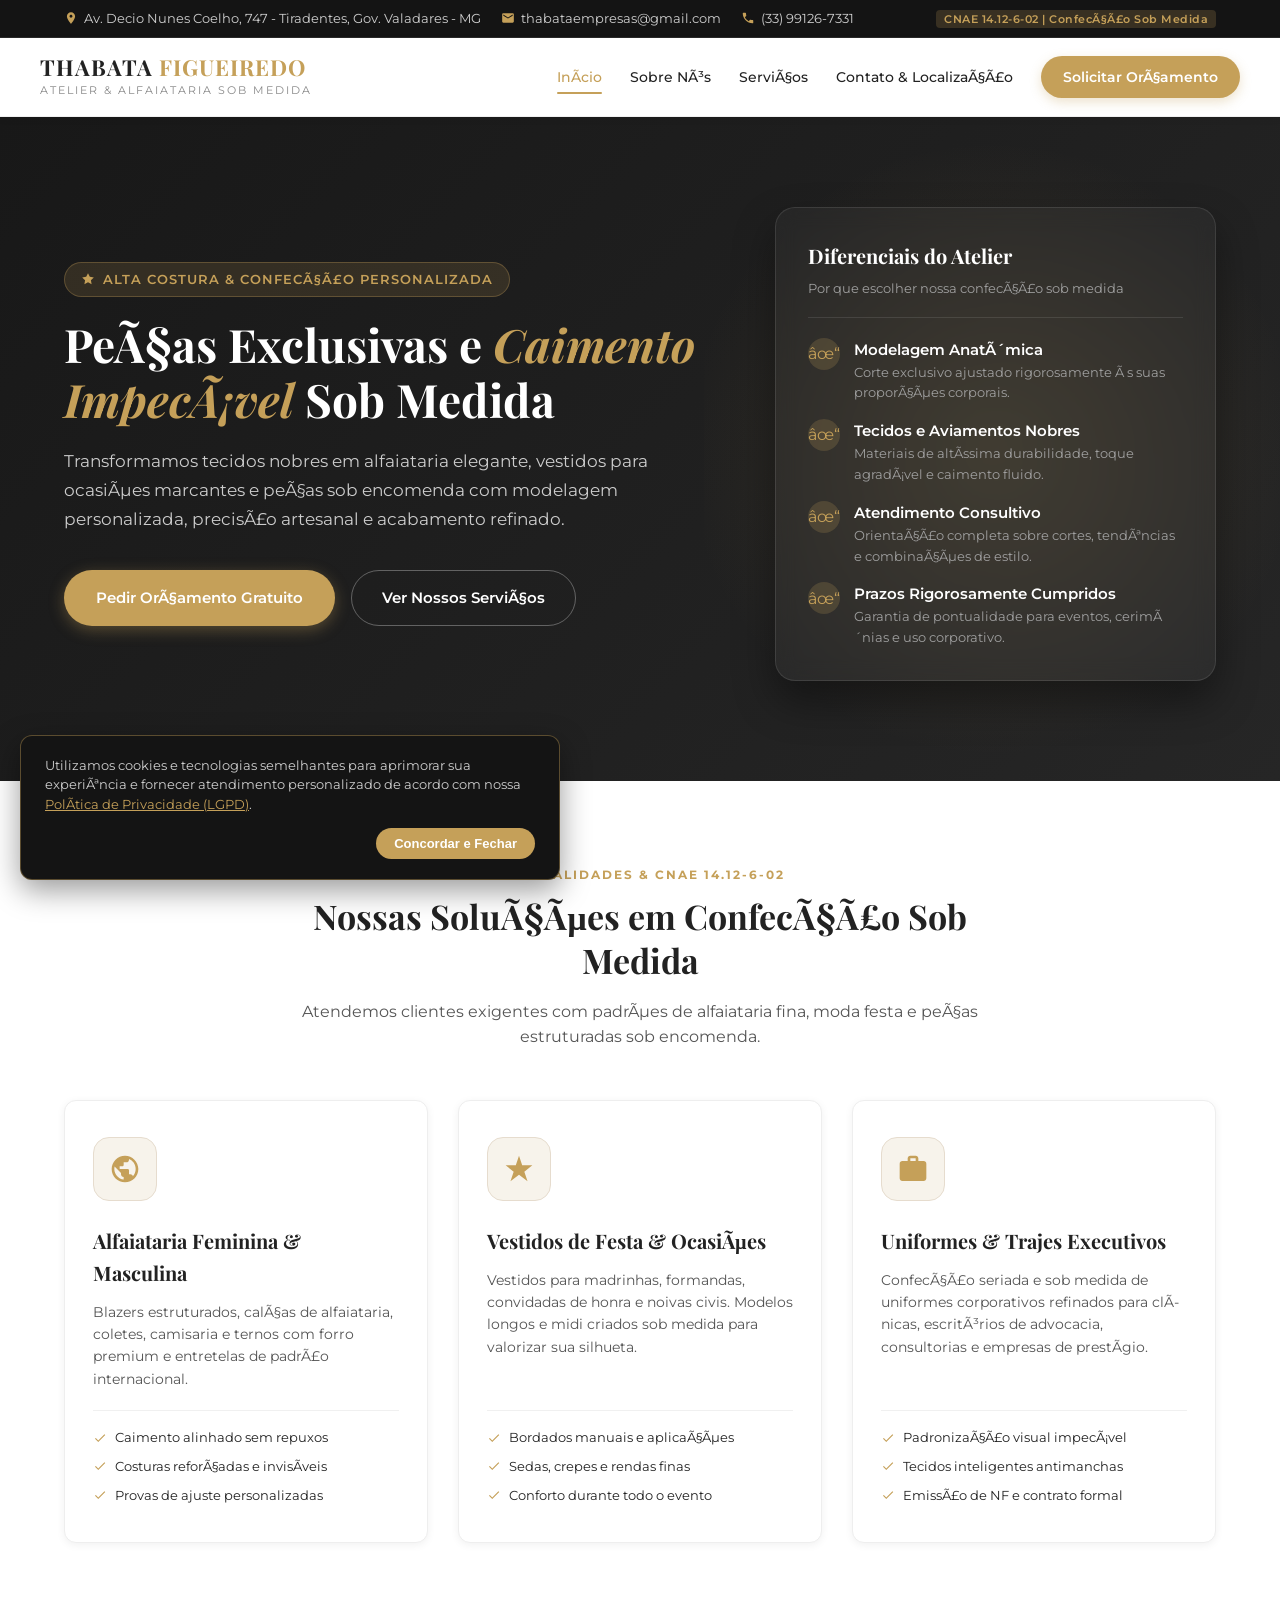
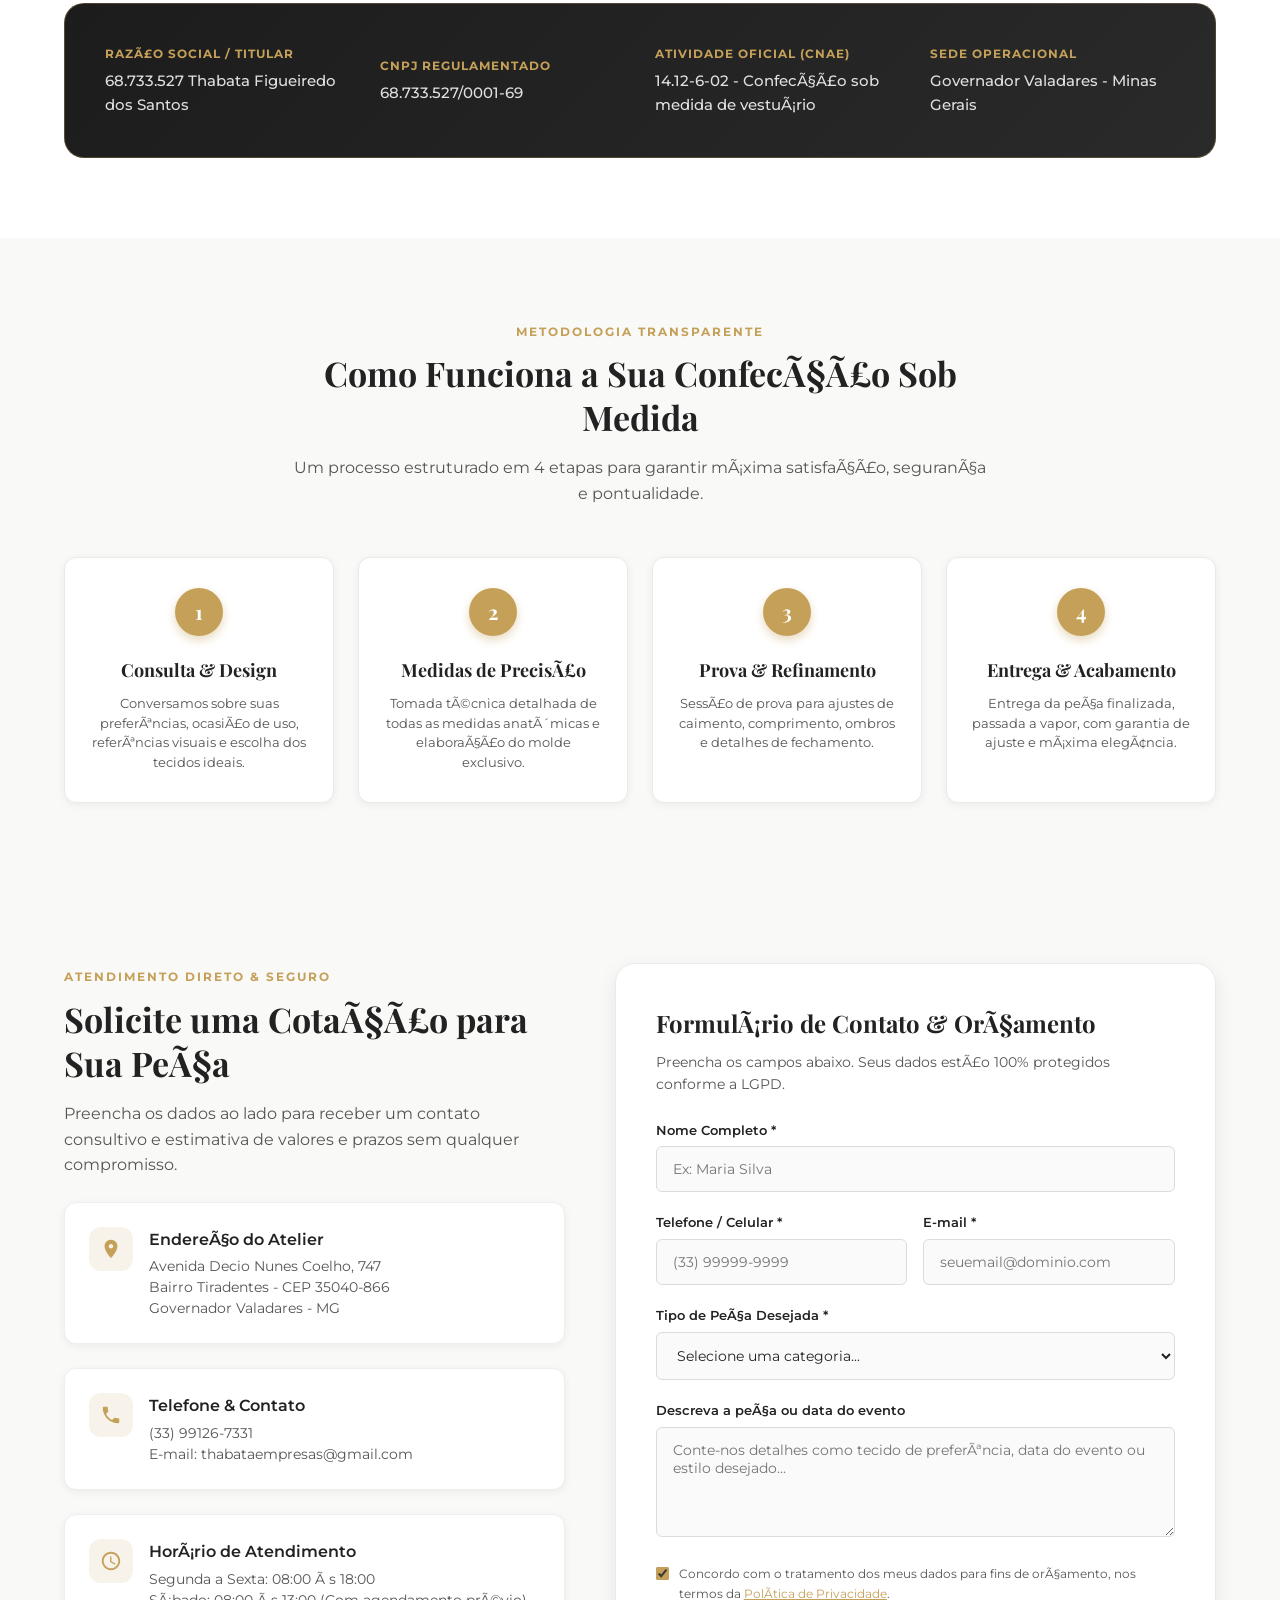
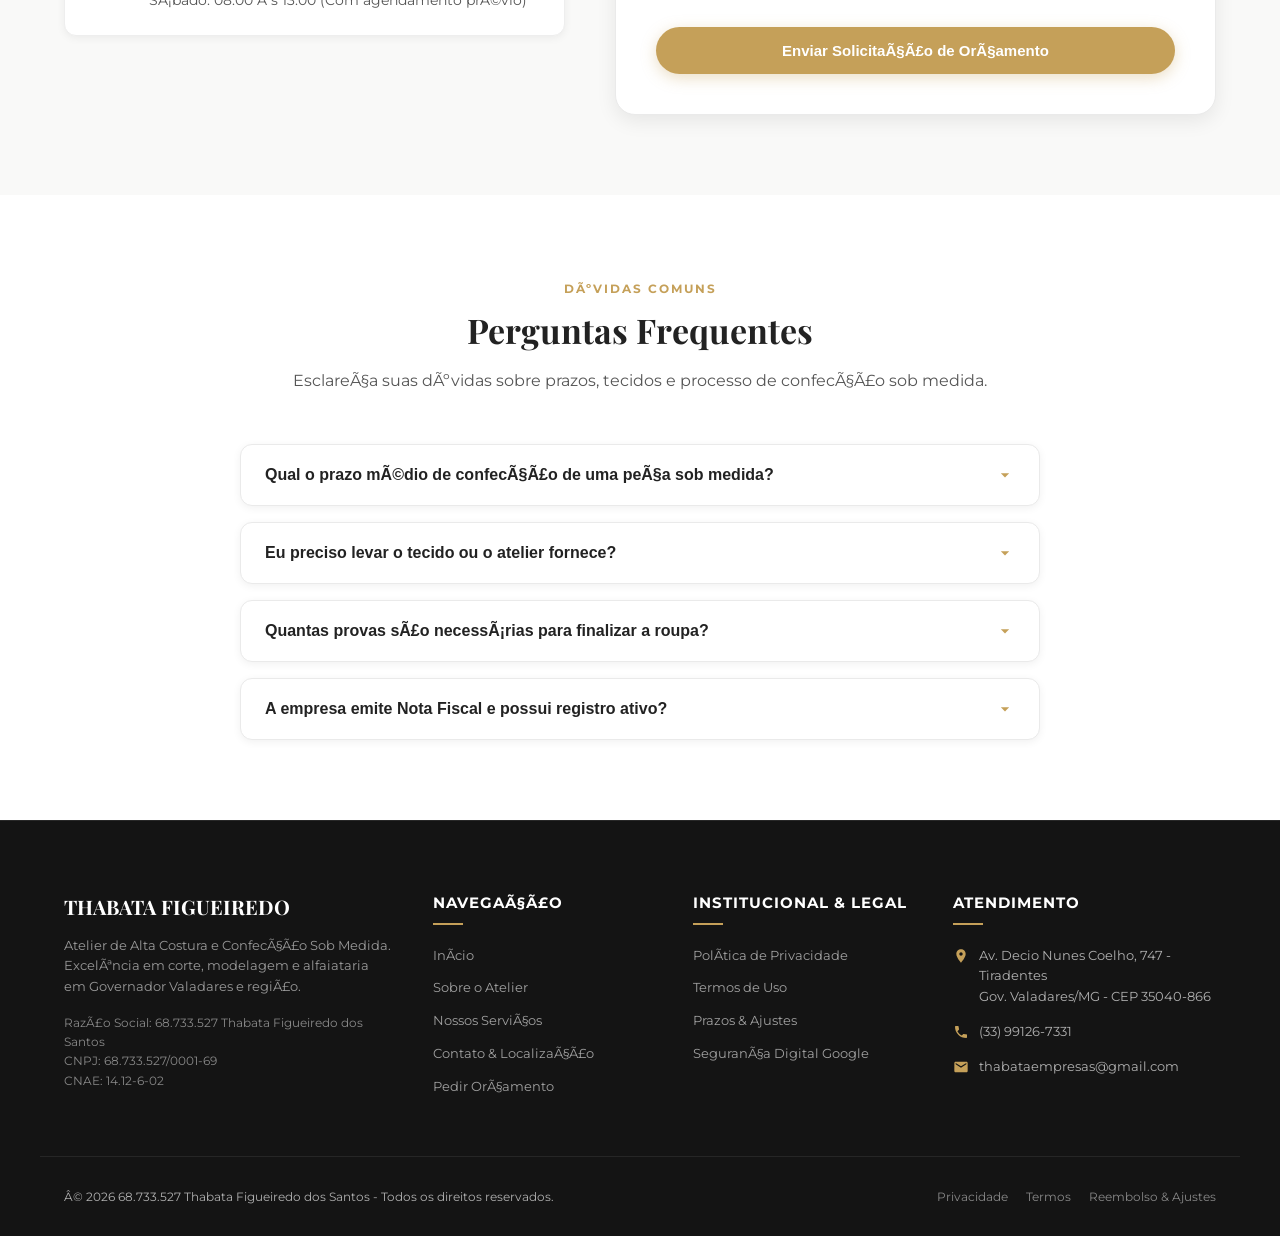
==== index.html @ 86da4bf0 "feat: site institucional Thabata Figueiredo CNAE 14.12-6-02 e presell Google Ads LGPD compliant" ====
<!DOCTYPE html>
<html lang="pt-BR">
<head>
  <meta charset="UTF-8">
  <meta name="viewport" content="width=device-width, initial-scale=1.0">
  <title>Thabata Figueiredo | Atelier de Alta Costura & ConfecÃ§Ã£o Sob Medida</title>
  <meta name="description" content="Atelier especializado em confecÃ§Ã£o sob medida de peÃ§as do vestuÃ¡rio feminino e masculino, alfaiataria, vestidos de festa e trajes exclusivos. CNAE 14.12-6-02 em Governador Valadares - MG.">
  <link rel="preconnect" href="https://fonts.googleapis.com">
  <link rel="preconnect" href="https://fonts.gstatic.com" crossorigin>
  <link href="https://fonts.googleapis.com/css2?family=Montserrat:wght@300;400;500;600;700&family=Playfair+Display:ital,wght@0,500;0,600;0,700;1,400&display=swap" rel="stylesheet">
  <link rel="stylesheet" href="css/style.css">
</head>
<body>

  <!-- Top Bar -->
  <div class="top-bar">
    <div class="container">
      <div class="top-bar-info">
        <div class="top-bar-item">
          <svg viewBox="0 0 24 24"><path d="M12 2C8.13 2 5 5.13 5 9c0 5.25 7 13 7 13s7-7.75 7-13c0-3.87-3.13-7-7-7zm0 9.5c-1.38 0-2.5-1.12-2.5-2.5s1.12-2.5 2.5-2.5 2.5 1.12 2.5 2.5-1.12 2.5-2.5 2.5z"/></svg>
          <span>Av. Decio Nunes Coelho, 747 - Tiradentes, Gov. Valadares - MG</span>
        </div>
        <div class="top-bar-item">
          <svg viewBox="0 0 24 24"><path d="M20 4H4c-1.1 0-1.99.9-1.99 2L2 18c0 1.1.9 2 2 2h16c1.1 0 2-.9 2-2V6c0-1.1-.9-2-2-2zm0 4l-8 5-8-5V6l8 5 8-5v2z"/></svg>
          <span>thabataempresas@gmail.com</span>
        </div>
        <div class="top-bar-item">
          <svg viewBox="0 0 24 24"><path d="M6.62 10.79c1.44 2.83 3.76 5.14 6.59 6.59l2.2-2.2c.27-.27.67-.36 1.02-.24 1.12.37 2.33.57 3.57.57.55 0 1 .45 1 1V20c0 .55-.45 1-1 1-9.39 0-17-7.61-17-17 0-.55.45-1 1-1h3.5c.55 0 1 .45 1 1 0 1.25.2 2.45.57 3.57.11.35.03.74-.25 1.02l-2.2 2.2z"/></svg>
          <span>(33) 99126-7331</span>
        </div>
      </div>
      <div>
        <span class="badge-cnae">CNAE 14.12-6-02 | ConfecÃ§Ã£o Sob Medida</span>
      </div>
    </div>
  </div>

  <!-- Header -->
  <header class="header">
    <div class="container header-content">
      <a href="index.html" class="brand-logo">
        <span class="brand-title">THABATA <span>FIGUEIREDO</span></span>
        <span class="brand-subtitle">Atelier & Alfaiataria Sob Medida</span>
      </a>

      <nav class="nav-menu">
        <a href="index.html" class="nav-link active">InÃ­cio</a>
        <a href="sobre.html" class="nav-link">Sobre NÃ³s</a>
        <a href="servicos.html" class="nav-link">ServiÃ§os</a>
        <a href="contato.html" class="nav-link">Contato & LocalizaÃ§Ã£o</a>
        <a href="#orcamento" class="nav-cta">Solicitar OrÃ§amento</a>
      </nav>

      <button class="mobile-toggle" aria-label="Abrir Menu">
        <svg viewBox="0 0 24 24"><path d="M3 18h18v-2H3v2zm0-5h18v-2H3v2zm0-7v2h18V6H3z"/></svg>
      </button>
    </div>
  </header>

  <!-- Hero Section -->
  <section class="hero">
    <div class="container hero-grid">
      <div class="hero-text-col">
        <div class="hero-tag">
          <svg width="14" height="14" viewBox="0 0 24 24" fill="currentColor"><path d="M12 2l3.09 6.26L22 9.27l-5 4.87 1.18 6.88L12 17.77l-6.18 3.25L7 14.14 2 9.27l6.91-1.01L12 2z"/></svg>
          Alta Costura & ConfecÃ§Ã£o Personalizada
        </div>
        <h1 class="hero-title">PeÃ§as Exclusivas e <span>Caimento ImpecÃ¡vel</span> Sob Medida</h1>
        <p class="hero-description">
          Transformamos tecidos nobres em alfaiataria elegante, vestidos para ocasiÃµes marcantes e peÃ§as sob encomenda com modelagem personalizada, precisÃ£o artesanal e acabamento refinado.
        </p>
        <div class="hero-actions">
          <a href="#orcamento" class="btn-primary">Pedir OrÃ§amento Gratuito</a>
          <a href="servicos.html" class="btn-outline">Ver Nossos ServiÃ§os</a>
        </div>
      </div>

      <div class="hero-card-col">
        <div class="hero-card">
          <div class="hero-card-header">
            <h3>Diferenciais do Atelier</h3>
            <p>Por que escolher nossa confecÃ§Ã£o sob medida</p>
          </div>
          <div class="hero-feature-list">
            <div class="hero-feature-item">
              <div class="hero-feature-icon">âœ“</div>
              <div class="hero-feature-text">
                <h4>Modelagem AnatÃ´mica</h4>
                <p>Corte exclusivo ajustado rigorosamente Ã s suas proporÃ§Ãµes corporais.</p>
              </div>
            </div>
            <div class="hero-feature-item">
              <div class="hero-feature-icon">âœ“</div>
              <div class="hero-feature-text">
                <h4>Tecidos e Aviamentos Nobres</h4>
                <p>Materiais de altÃ­ssima durabilidade, toque agradÃ¡vel e caimento fluido.</p>
              </div>
            </div>
            <div class="hero-feature-item">
              <div class="hero-feature-icon">âœ“</div>
              <div class="hero-feature-text">
                <h4>Atendimento Consultivo</h4>
                <p>OrientaÃ§Ã£o completa sobre cortes, tendÃªncias e combinaÃ§Ãµes de estilo.</p>
              </div>
            </div>
            <div class="hero-feature-item">
              <div class="hero-feature-icon">âœ“</div>
              <div class="hero-feature-text">
                <h4>Prazos Rigorosamente Cumpridos</h4>
                <p>Garantia de pontualidade para eventos, cerimÃ´nias e uso corporativo.</p>
              </div>
            </div>
          </div>
        </div>
      </div>
    </div>
  </section>

  <!-- ServiÃ§os Section -->
  <section class="section section-light" id="servicos">
    <div class="container">
      <div class="section-header">
        <span class="section-tag">Especialidades & CNAE 14.12-6-02</span>
        <h2 class="section-title">Nossas SoluÃ§Ãµes em ConfecÃ§Ã£o Sob Medida</h2>
        <p class="section-subtitle">
          Atendemos clientes exigentes com padrÃµes de alfaiataria fina, moda festa e peÃ§as estruturadas sob encomenda.
        </p>
      </div>

      <div class="services-grid">
        <!-- Card 1 -->
        <div class="service-card">
          <div class="service-icon-box">
            <svg viewBox="0 0 24 24" fill="currentColor"><path d="M12 2C6.48 2 2 6.48 2 12s4.48 10 10 10 10-4.48 10-10S17.52 2 12 2zm-1 17.93c-3.95-.49-7-3.85-7-7.93 0-.62.08-1.21.21-1.79L9 15v1c0 1.1.9 2 2 2v1.93zm6.9-2.54c-.26-.81-1-1.39-1.9-1.39h-1v-3c0-.55-.45-1-1-1H8v-2h2c.55 0 1-.45 1-1V7h2c1.1 0 2-.9 2-2v-.41c2.93 1.19 5 4.06 5 7.41 0 2.08-.8 3.97-2.1 5.39z"/></svg>
          </div>
          <h3>Alfaiataria Feminina & Masculina</h3>
          <p>Blazers estruturados, calÃ§as de alfaiataria, coletes, camisaria e ternos com forro premium e entretelas de padrÃ£o internacional.</p>
          <ul class="service-features">
            <li><svg viewBox="0 0 24 24"><path d="M9 16.17L4.83 12l-1.42 1.41L9 19 21 7l-1.41-1.41z"/></svg> Caimento alinhado sem repuxos</li>
            <li><svg viewBox="0 0 24 24"><path d="M9 16.17L4.83 12l-1.42 1.41L9 19 21 7l-1.41-1.41z"/></svg> Costuras reforÃ§adas e invisÃ­veis</li>
            <li><svg viewBox="0 0 24 24"><path d="M9 16.17L4.83 12l-1.42 1.41L9 19 21 7l-1.41-1.41z"/></svg> Provas de ajuste personalizadas</li>
          </ul>
        </div>

        <!-- Card 2 -->
        <div class="service-card">
          <div class="service-icon-box">
            <svg viewBox="0 0 24 24" fill="currentColor"><path d="M12 2l2.4 7.2h7.6l-6 4.8 2.4 7.2-6.4-4.8-6.4 4.8 2.4-7.2-6-4.8h7.6z"/></svg>
          </div>
          <h3>Vestidos de Festa & OcasiÃµes</h3>
          <p>Vestidos para madrinhas, formandas, convidadas de honra e noivas civis. Modelos longos e midi criados sob medida para valorizar sua silhueta.</p>
          <ul class="service-features">
            <li><svg viewBox="0 0 24 24"><path d="M9 16.17L4.83 12l-1.42 1.41L9 19 21 7l-1.41-1.41z"/></svg> Bordados manuais e aplicaÃ§Ãµes</li>
            <li><svg viewBox="0 0 24 24"><path d="M9 16.17L4.83 12l-1.42 1.41L9 19 21 7l-1.41-1.41z"/></svg> Sedas, crepes e rendas finas</li>
            <li><svg viewBox="0 0 24 24"><path d="M9 16.17L4.83 12l-1.42 1.41L9 19 21 7l-1.41-1.41z"/></svg> Conforto durante todo o evento</li>
          </ul>
        </div>

        <!-- Card 3 -->
        <div class="service-card">
          <div class="service-icon-box">
            <svg viewBox="0 0 24 24" fill="currentColor"><path d="M20 6h-4V4c0-1.11-.89-2-2-2h-4c-1.11 0-2 .89-2 2v2H4c-1.11 0-1.99.89-1.99 2L2 19c0 1.11.89 2 2 2h16c1.11 0 2-.89 2-2V8c0-1.11-.89-2-2-2zm-6 0h-4V4h4v2z"/></svg>
          </div>
          <h3>Uniformes & Trajes Executivos</h3>
          <p>ConfecÃ§Ã£o seriada e sob medida de uniformes corporativos refinados para clÃ­nicas, escritÃ³rios de advocacia, consultorias e empresas de prestÃ­gio.</p>
          <ul class="service-features">
            <li><svg viewBox="0 0 24 24"><path d="M9 16.17L4.83 12l-1.42 1.41L9 19 21 7l-1.41-1.41z"/></svg> PadronizaÃ§Ã£o visual impecÃ¡vel</li>
            <li><svg viewBox="0 0 24 24"><path d="M9 16.17L4.83 12l-1.42 1.41L9 19 21 7l-1.41-1.41z"/></svg> Tecidos inteligentes antimanchas</li>
            <li><svg viewBox="0 0 24 24"><path d="M9 16.17L4.83 12l-1.42 1.41L9 19 21 7l-1.41-1.41z"/></svg> EmissÃ£o de NF e contrato formal</li>
          </ul>
        </div>
      </div>

      <!-- Compliance Info Banner -->
      <div class="compliance-banner">
        <div class="compliance-grid">
          <div class="compliance-item">
            <h5>RazÃ£o Social / Titular</h5>
            <p>68.733.527 Thabata Figueiredo dos Santos</p>
          </div>
          <div class="compliance-item">
            <h5>CNPJ Regulamentado</h5>
            <p>68.733.527/0001-69</p>
          </div>
          <div class="compliance-item">
            <h5>Atividade Oficial (CNAE)</h5>
            <p>14.12-6-02 - ConfecÃ§Ã£o sob medida de vestuÃ¡rio</p>
          </div>
          <div class="compliance-item">
            <h5>Sede Operacional</h5>
            <p>Governador Valadares - Minas Gerais</p>
          </div>
        </div>
      </div>
    </div>
  </section>

  <!-- Processo em 4 Passos -->
  <section class="section section-gray">
    <div class="container">
      <div class="section-header">
        <span class="section-tag">Metodologia Transparente</span>
        <h2 class="section-title">Como Funciona a Sua ConfecÃ§Ã£o Sob Medida</h2>
        <p class="section-subtitle">
          Um processo estruturado em 4 etapas para garantir mÃ¡xima satisfaÃ§Ã£o, seguranÃ§a e pontualidade.
        </p>
      </div>

      <div class="process-grid">
        <div class="process-step">
          <div class="process-number">1</div>
          <h4>Consulta & Design</h4>
          <p>Conversamos sobre suas preferÃªncias, ocasiÃ£o de uso, referÃªncias visuais e escolha dos tecidos ideais.</p>
        </div>

        <div class="process-step">
          <div class="process-number">2</div>
          <h4>Medidas de PrecisÃ£o</h4>
          <p>Tomada tÃ©cnica detalhada de todas as medidas anatÃ´micas e elaboraÃ§Ã£o do molde exclusivo.</p>
        </div>

        <div class="process-step">
          <div class="process-number">3</div>
          <h4>Prova & Refinamento</h4>
          <p>SessÃ£o de prova para ajustes de caimento, comprimento, ombros e detalhes de fechamento.</p>
        </div>

        <div class="process-step">
          <div class="process-number">4</div>
          <h4>Entrega & Acabamento</h4>
          <p>Entrega da peÃ§a finalizada, passada a vapor, com garantia de ajuste e mÃ¡xima elegÃ¢ncia.</p>
        </div>
      </div>
    </div>
  </section>

  <!-- FormulÃ¡rio de OrÃ§amento Seguro (Google Ads Compliant) -->
  <section class="section quote-section" id="orcamento">
    <div class="container quote-grid">
      <div class="quote-info">
        <div>
          <span class="section-tag">Atendimento Direto & Seguro</span>
          <h2 class="section-title">Solicite uma CotaÃ§Ã£o para Sua PeÃ§a</h2>
          <p class="section-subtitle">
            Preencha os dados ao lado para receber um contato consultivo e estimativa de valores e prazos sem qualquer compromisso.
          </p>
        </div>

        <div class="info-card">
          <div class="info-card-icon">
            <svg viewBox="0 0 24 24" fill="currentColor"><path d="M12 2C8.13 2 5 5.13 5 9c0 5.25 7 13 7 13s7-7.75 7-13c0-3.87-3.13-7-7-7zm0 9.5c-1.38 0-2.5-1.12-2.5-2.5s1.12-2.5 2.5-2.5 2.5 1.12 2.5 2.5-1.12 2.5-2.5 2.5z"/></svg>
          </div>
          <div class="info-card-text">
            <h4>EndereÃ§o do Atelier</h4>
            <p>Avenida Decio Nunes Coelho, 747<br>Bairro Tiradentes - CEP 35040-866<br>Governador Valadares - MG</p>
          </div>
        </div>

        <div class="info-card">
          <div class="info-card-icon">
            <svg viewBox="0 0 24 24" fill="currentColor"><path d="M6.62 10.79c1.44 2.83 3.76 5.14 6.59 6.59l2.2-2.2c.27-.27.67-.36 1.02-.24 1.12.37 2.33.57 3.57.57.55 0 1 .45 1 1V20c0 .55-.45 1-1 1-9.39 0-17-7.61-17-17 0-.55.45-1 1-1h3.5c.55 0 1 .45 1 1 0 1.25.2 2.45.57 3.57.11.35.03.74-.25 1.02l-2.2 2.2z"/></svg>
          </div>
          <div class="info-card-text">
            <h4>Telefone & Contato</h4>
            <p><a href="tel:+5533991267331">(33) 99126-7331</a><br>E-mail: <a href="mailto:thabataempresas@gmail.com">thabataempresas@gmail.com</a></p>
          </div>
        </div>

        <div class="info-card">
          <div class="info-card-icon">
            <svg viewBox="0 0 24 24" fill="currentColor"><path d="M11.99 2C6.47 2 2 6.48 2 12s4.47 10 9.99 10C17.52 22 22 17.52 22 12S17.52 2 11.99 2zM12 20c-4.42 0-8-3.58-8-8s3.58-8 8-8 8 3.58 8 8-3.58 8-8 8zm.5-13H11v6l5.25 3.15.75-1.23-4.5-2.67z"/></svg>
          </div>
          <div class="info-card-text">
            <h4>HorÃ¡rio de Atendimento</h4>
            <p>Segunda a Sexta: 08:00 Ã s 18:00<br>SÃ¡bado: 08:00 Ã s 13:00 (Com agendamento prÃ©vio)</p>
          </div>
        </div>
      </div>

      <div class="form-box">
        <h3>FormulÃ¡rio de Contato & OrÃ§amento</h3>
        <p>Preencha os campos abaixo. Seus dados estÃ£o 100% protegidos conforme a LGPD.</p>

        <form id="contactForm">
          <div class="form-group">
            <label class="form-label" for="nome">Nome Completo *</label>
            <input type="text" id="nome" name="nome" class="form-control" placeholder="Ex: Maria Silva" required>
          </div>

          <div class="form-row">
            <div class="form-group">
              <label class="form-label" for="telefone">Telefone / Celular *</label>
              <input type="tel" id="telefone" name="telefone" class="form-control" placeholder="(33) 99999-9999" required>
            </div>
            <div class="form-group">
              <label class="form-label" for="email">E-mail *</label>
              <input type="email" id="email" name="email" class="form-control" placeholder="seuemail@dominio.com" required>
            </div>
          </div>

          <div class="form-group">
            <label class="form-label" for="tipoPeca">Tipo de PeÃ§a Desejada *</label>
            <select id="tipoPeca" name="tipoPeca" class="form-control" required>
              <option value="">Selecione uma categoria...</option>
              <option value="vestido_festa">Vestido de Festa / Formatura</option>
              <option value="alfaiataria_fem">Alfaiataria Feminina (Blazer / CalÃ§a / Conjunto)</option>
              <option value="alfaiataria_masc">Alfaiataria Masculina (Terno / Costume / CalÃ§a)</option>
              <option value="uniformes">Uniformes Corporativos Sob Medida</option>
              <option value="ajustes_especiais">Ajustes & CustomizaÃ§Ãµes Finas</option>
            </select>
          </div>

          <div class="form-group">
            <label class="form-label" for="mensagem">Descreva a peÃ§a ou data do evento</label>
            <textarea id="mensagem" name="mensagem" class="form-control" placeholder="Conte-nos detalhes como tecido de preferÃªncia, data do evento ou estilo desejado..."></textarea>
          </div>

          <div class="form-checkbox">
            <input type="checkbox" id="concordo" required checked>
            <label for="concordo">Concordo com o tratamento dos meus dados para fins de orÃ§amento, nos termos da <a href="politica-de-privacidade.html">PolÃ­tica de Privacidade</a>.</label>
          </div>

          <button type="submit" class="btn-primary" style="width: 100%;">Enviar SolicitaÃ§Ã£o de OrÃ§amento</button>

          <div class="form-alert-success" id="formSuccess">
            <strong>âœ“ SolicitaÃ§Ã£o Recebida com Sucesso!</strong><br>
            Nossa equipe tÃ©cnica entrarÃ¡ em contato em atÃ© 24 horas Ãºteis com os detalhes da sua cotaÃ§Ã£o.
          </div>
        </form>
      </div>
    </div>
  </section>

  <!-- Perguntas Frequentes (FAQ) -->
  <section class="section section-light">
    <div class="container">
      <div class="section-header">
        <span class="section-tag">DÃºvidas Comuns</span>
        <h2 class="section-title">Perguntas Frequentes</h2>
        <p class="section-subtitle">
          EsclareÃ§a suas dÃºvidas sobre prazos, tecidos e processo de confecÃ§Ã£o sob medida.
        </p>
      </div>

      <div class="faq-list">
        <div class="faq-item">
          <button class="faq-question">
            <span>Qual o prazo mÃ©dio de confecÃ§Ã£o de uma peÃ§a sob medida?</span>
            <svg class="faq-icon" viewBox="0 0 24 24"><path d="M7 10l5 5 5-5z"/></svg>
          </button>
          <div class="faq-answer">
            <p>O prazo varia conforme a complexidade do modelo. PeÃ§as de alfaiataria levam em mÃ©dia de 10 a 20 dias Ãºteis, enquanto vestidos de festa podem demandar de 20 a 35 dias Ãºteis, incluindo as sessÃµes de prova.</p>
          </div>
        </div>

        <div class="faq-item">
          <button class="faq-question">
            <span>Eu preciso levar o tecido ou o atelier fornece?</span>
            <svg class="faq-icon" viewBox="0 0 24 24"><path d="M7 10l5 5 5-5z"/></svg>
          </button>
          <div class="faq-answer">
            <p>Ambas as opÃ§Ãµes sÃ£o possÃ­veis. VocÃª pode trazer seu tecido de preferÃªncia ou optar por nossa assessoria na escolha e fornecimento de tecidos finos e aviamentos adequados ao caimento desejado.</p>
          </div>
        </div>

        <div class="faq-item">
          <button class="faq-question">
            <span>Quantas provas sÃ£o necessÃ¡rias para finalizar a roupa?</span>
            <svg class="faq-icon" viewBox="0 0 24 24"><path d="M7 10l5 5 5-5z"/></svg>
          </button>
          <div class="faq-answer">
            <p>Geralmente sÃ£o realizadas de 1 a 3 provas presenciais para garantir que todos os Ã¢ngulos, barras e fechamentos fiquem perfeitamente alinhados ao seu corpo.</p>
          </div>
        </div>

        <div class="faq-item">
          <button class="faq-question">
            <span>A empresa emite Nota Fiscal e possui registro ativo?</span>
            <svg class="faq-icon" viewBox="0 0 24 24"><path d="M7 10l5 5 5-5z"/></svg>
          </button>
          <div class="faq-answer">
            <p>Sim. Somos uma empresa formalmente constituÃ­da sob a RazÃ£o Social 68.733.527 Thabata Figueiredo dos Santos (CNPJ: 68.733.527/0001-69), com CNAE 14.12-6-02 devidamente ativo na Receita Federal do Brasil.</p>
          </div>
        </div>
      </div>
    </div>
  </section>

  <!-- Footer -->
  <footer class="footer">
    <div class="container footer-grid">
      <div class="footer-brand">
        <h4>THABATA FIGUEIREDO</h4>
        <p>Atelier de Alta Costura e ConfecÃ§Ã£o Sob Medida. ExcelÃªncia em corte, modelagem e alfaiataria em Governador Valadares e regiÃ£o.</p>
        <p style="font-size: 12px; color: #888;">RazÃ£o Social: 68.733.527 Thabata Figueiredo dos Santos<br>CNPJ: 68.733.527/0001-69<br>CNAE: 14.12-6-02</p>
      </div>

      <div>
        <h4 class="footer-heading">NavegaÃ§Ã£o</h4>
        <div class="footer-links-list">
          <a href="index.html">InÃ­cio</a>
          <a href="sobre.html">Sobre o Atelier</a>
          <a href="servicos.html">Nossos ServiÃ§os</a>
          <a href="contato.html">Contato & LocalizaÃ§Ã£o</a>
          <a href="#orcamento">Pedir OrÃ§amento</a>
        </div>
      </div>

      <div>
        <h4 class="footer-heading">Institucional & Legal</h4>
        <div class="footer-links-list">
          <a href="politica-de-privacidade.html">PolÃ­tica de Privacidade</a>
          <a href="termos-de-uso.html">Termos de Uso</a>
          <a href="politica-de-reembolso.html">Prazos & Ajustes</a>
          <a href="https://transparencyreport.google.com/" target="_blank" rel="nofollow">SeguranÃ§a Digital Google</a>
        </div>
      </div>

      <div>
        <h4 class="footer-heading">Atendimento</h4>
        <div class="footer-contact-list">
          <div class="footer-contact-item">
            <svg viewBox="0 0 24 24"><path d="M12 2C8.13 2 5 5.13 5 9c0 5.25 7 13 7 13s7-7.75 7-13c0-3.87-3.13-7-7-7zm0 9.5c-1.38 0-2.5-1.12-2.5-2.5s1.12-2.5 2.5-2.5 2.5 1.12 2.5 2.5-1.12 2.5-2.5 2.5z"/></svg>
            <span>Av. Decio Nunes Coelho, 747 - Tiradentes<br>Gov. Valadares/MG - CEP 35040-866</span>
          </div>
          <div class="footer-contact-item">
            <svg viewBox="0 0 24 24"><path d="M6.62 10.79c1.44 2.83 3.76 5.14 6.59 6.59l2.2-2.2c.27-.27.67-.36 1.02-.24 1.12.37 2.33.57 3.57.57.55 0 1 .45 1 1V20c0 .55-.45 1-1 1-9.39 0-17-7.61-17-17 0-.55.45-1 1-1h3.5c.55 0 1 .45 1 1 0 1.25.2 2.45.57 3.57.11.35.03.74-.25 1.02l-2.2 2.2z"/></svg>
            <span>(33) 99126-7331</span>
          </div>
          <div class="footer-contact-item">
            <svg viewBox="0 0 24 24"><path d="M20 4H4c-1.1 0-1.99.9-1.99 2L2 18c0 1.1.9 2 2 2h16c1.1 0 2-.9 2-2V6c0-1.1-.9-2-2-2zm0 4l-8 5-8-5V6l8 5 8-5v2z"/></svg>
            <span>thabataempresas@gmail.com</span>
          </div>
        </div>
      </div>
    </div>

    <div class="container footer-bottom">
      <div>
        Â© 2026 68.733.527 Thabata Figueiredo dos Santos - Todos os direitos reservados.
      </div>
      <div class="footer-legal-links">
        <a href="politica-de-privacidade.html">Privacidade</a>
        <a href="termos-de-uso.html">Termos</a>
        <a href="politica-de-reembolso.html">Reembolso & Ajustes</a>
      </div>
    </div>
  </footer>

  <!-- LGPD Cookie Banner -->
  <div class="cookie-banner" id="cookieBanner">
    <p>Utilizamos cookies e tecnologias semelhantes para aprimorar sua experiÃªncia e fornecer atendimento personalizado de acordo com nossa <a href="politica-de-privacidade.html">PolÃ­tica de Privacidade (LGPD)</a>.</p>
    <div class="cookie-actions">
      <button class="btn-cookie-accept" id="acceptCookies">Concordar e Fechar</button>
    </div>
  </div>

  <script src="js/main.js"></script>
</body>
</html>
---- css/style.css ----
﻿:root {
  --primary-gold: #c5a059;
  --primary-gold-hover: #b08d48;
  --gold-light: #f7f3eb;
  --gold-border: #e6dcce;
  --dark-bg: #141414;
  --dark-surface: #1e1e1e;
  --text-dark: #222222;
  --text-muted: #555555;
  --text-light: #888888;
  --bg-light: #fdfdfd;
  --bg-section: #f9f9f8;
  --white: #ffffff;
  --success: #28a745;
  --font-serif: 'Playfair Display', Georgia, serif;
  --font-sans: 'Montserrat', -apple-system, BlinkMacSystemFont, 'Segoe UI', Roboto, sans-serif;
  --shadow-sm: 0 2px 8px rgba(0,0,0,0.06);
  --shadow-md: 0 6px 20px rgba(0,0,0,0.08);
  --shadow-lg: 0 12px 36px rgba(0,0,0,0.12);
  --radius-sm: 6px;
  --radius-md: 12px;
  --radius-lg: 20px;
  --transition: all 0.3s ease;
}

* {
  margin: 0;
  padding: 0;
  box-sizing: border-box;
}

html {
  scroll-behavior: smooth;
}

body {
  font-family: var(--font-sans);
  color: var(--text-dark);
  background-color: var(--bg-light);
  line-height: 1.6;
  font-size: 16px;
  -webkit-font-smoothing: antialiased;
}

img {
  max-width: 100%;
  height: auto;
  display: block;
}

a {
  color: inherit;
  text-decoration: none;
  transition: var(--transition);
}

ul {
  list-style: none;
}

.container {
  width: 100%;
  max-width: 1200px;
  margin: 0 auto;
  padding: 0 24px;
}

/* Topbar */
.top-bar {
  background-color: var(--dark-bg);
  color: #cfcfcf;
  font-size: 13px;
  padding: 8px 0;
  border-bottom: 1px solid #2a2a2a;
}

.top-bar .container {
  display: flex;
  justify-content: space-between;
  align-items: center;
  flex-wrap: wrap;
  gap: 10px;
}

.top-bar-info {
  display: flex;
  gap: 20px;
  flex-wrap: wrap;
}

.top-bar-item {
  display: flex;
  align-items: center;
  gap: 6px;
}

.top-bar-item svg {
  width: 14px;
  height: 14px;
  fill: var(--primary-gold);
}

.badge-cnae {
  background: rgba(197, 160, 89, 0.2);
  color: var(--primary-gold);
  padding: 2px 8px;
  border-radius: 4px;
  font-size: 11px;
  font-weight: 600;
  letter-spacing: 0.5px;
}

/* Header & Nav */
.header {
  background-color: var(--white);
  box-shadow: var(--shadow-sm);
  position: sticky;
  top: 0;
  z-index: 1000;
  border-bottom: 1px solid #f0f0f0;
}

.header-content {
  display: flex;
  justify-content: space-between;
  align-items: center;
  padding: 16px 0;
}

.brand-logo {
  display: flex;
  flex-direction: column;
}

.brand-title {
  font-family: var(--font-serif);
  font-size: 22px;
  font-weight: 700;
  color: var(--text-dark);
  letter-spacing: 1px;
  line-height: 1.2;
}

.brand-title span {
  color: var(--primary-gold);
}

.brand-subtitle {
  font-size: 11px;
  text-transform: uppercase;
  letter-spacing: 2px;
  color: var(--text-light);
  margin-top: 2px;
}

.nav-menu {
  display: flex;
  align-items: center;
  gap: 28px;
}

.nav-link {
  font-size: 14px;
  font-weight: 500;
  color: var(--text-dark);
  position: relative;
  padding: 6px 0;
}

.nav-link:hover,
.nav-link.active {
  color: var(--primary-gold);
}

.nav-link.active::after {
  content: '';
  position: absolute;
  bottom: 0;
  left: 0;
  width: 100%;
  height: 2px;
  background-color: var(--primary-gold);
  border-radius: 2px;
}

.nav-cta {
  display: inline-flex;
  align-items: center;
  gap: 8px;
  background-color: var(--primary-gold);
  color: var(--white) !important;
  padding: 10px 22px;
  border-radius: 30px;
  font-weight: 600;
  font-size: 14px;
  box-shadow: 0 4px 12px rgba(197, 160, 89, 0.3);
}

.nav-cta:hover {
  background-color: var(--primary-gold-hover);
  transform: translateY(-2px);
  box-shadow: 0 6px 16px rgba(197, 160, 89, 0.4);
}

.mobile-toggle {
  display: none;
  background: none;
  border: none;
  cursor: pointer;
  padding: 6px;
}

.mobile-toggle svg {
  width: 26px;
  height: 26px;
  fill: var(--text-dark);
}

/* Hero Section */
.hero {
  position: relative;
  background: linear-gradient(135deg, #181818 0%, #262626 100%);
  color: var(--white);
  padding: 90px 0 100px;
  overflow: hidden;
}

.hero::before {
  content: '';
  position: absolute;
  top: 0;
  right: 0;
  width: 45%;
  height: 100%;
  background: radial-gradient(circle at center, rgba(197, 160, 89, 0.15) 0%, transparent 70%);
  pointer-events: none;
}

.hero-grid {
  display: grid;
  grid-template-columns: 1.2fr 0.8fr;
  gap: 50px;
  align-items: center;
  position: relative;
  z-index: 2;
}

.hero-tag {
  display: inline-flex;
  align-items: center;
  gap: 8px;
  background: rgba(197, 160, 89, 0.15);
  border: 1px solid rgba(197, 160, 89, 0.3);
  color: var(--primary-gold);
  padding: 6px 16px;
  border-radius: 30px;
  font-size: 13px;
  font-weight: 600;
  margin-bottom: 20px;
  text-transform: uppercase;
  letter-spacing: 1px;
}

.hero-title {
  font-family: var(--font-serif);
  font-size: 46px;
  font-weight: 700;
  line-height: 1.2;
  margin-bottom: 20px;
}

.hero-title span {
  color: var(--primary-gold);
  font-style: italic;
}

.hero-description {
  font-size: 17px;
  color: #cccccc;
  line-height: 1.7;
  margin-bottom: 36px;
  max-width: 600px;
}

.hero-actions {
  display: flex;
  gap: 16px;
  flex-wrap: wrap;
}

.btn-primary {
  display: inline-flex;
  align-items: center;
  justify-content: center;
  gap: 10px;
  background-color: var(--primary-gold);
  color: var(--white);
  padding: 15px 32px;
  border-radius: 30px;
  font-weight: 600;
  font-size: 15px;
  border: none;
  cursor: pointer;
  box-shadow: 0 4px 15px rgba(197, 160, 89, 0.35);
  transition: var(--transition);
}

.btn-primary:hover {
  background-color: var(--primary-gold-hover);
  transform: translateY(-2px);
  box-shadow: 0 8px 24px rgba(197, 160, 89, 0.45);
}

.btn-outline {
  display: inline-flex;
  align-items: center;
  justify-content: center;
  gap: 10px;
  background-color: transparent;
  color: var(--white);
  padding: 15px 30px;
  border-radius: 30px;
  font-weight: 600;
  font-size: 15px;
  border: 1px solid rgba(255, 255, 255, 0.3);
  cursor: pointer;
  transition: var(--transition);
}

.btn-outline:hover {
  border-color: var(--primary-gold);
  color: var(--primary-gold);
  background: rgba(197, 160, 89, 0.05);
}

.hero-card {
  background: rgba(255, 255, 255, 0.04);
  backdrop-filter: blur(10px);
  border: 1px solid rgba(255, 255, 255, 0.1);
  border-radius: var(--radius-lg);
  padding: 32px;
  box-shadow: 0 20px 40px rgba(0, 0, 0, 0.4);
}

.hero-card-header {
  border-bottom: 1px solid rgba(255, 255, 255, 0.1);
  padding-bottom: 18px;
  margin-bottom: 20px;
}

.hero-card-header h3 {
  font-family: var(--font-serif);
  font-size: 20px;
  color: var(--white);
  margin-bottom: 6px;
}

.hero-card-header p {
  font-size: 13px;
  color: #a0a0a0;
}

.hero-feature-list {
  display: flex;
  flex-direction: column;
  gap: 16px;
}

.hero-feature-item {
  display: flex;
  align-items: flex-start;
  gap: 14px;
}

.hero-feature-icon {
  width: 32px;
  height: 32px;
  border-radius: 50%;
  background: rgba(197, 160, 89, 0.2);
  display: flex;
  align-items: center;
  justify-content: center;
  flex-shrink: 0;
  color: var(--primary-gold);
}

.hero-feature-text h4 {
  font-size: 15px;
  font-weight: 600;
  color: var(--white);
}

.hero-feature-text p {
  font-size: 13px;
  color: #a0a0a0;
}

/* Sections */
.section {
  padding: 80px 0;
}

.section-light {
  background-color: var(--white);
}

.section-gray {
  background-color: var(--bg-section);
}

.section-header {
  text-align: center;
  max-width: 700px;
  margin: 0 auto 50px;
}

.section-tag {
  display: inline-block;
  font-size: 12px;
  font-weight: 700;
  text-transform: uppercase;
  letter-spacing: 2px;
  color: var(--primary-gold);
  margin-bottom: 10px;
}

.section-title {
  font-family: var(--font-serif);
  font-size: 34px;
  font-weight: 700;
  color: var(--text-dark);
  margin-bottom: 16px;
  line-height: 1.3;
}

.section-subtitle {
  font-size: 16px;
  color: var(--text-muted);
  line-height: 1.6;
}

/* Services Grid */
.services-grid {
  display: grid;
  grid-template-columns: repeat(auto-fit, minmax(280px, 1fr));
  gap: 30px;
}

.service-card {
  background: var(--white);
  border-radius: var(--radius-md);
  padding: 36px 28px;
  border: 1px solid #eeeeee;
  box-shadow: var(--shadow-sm);
  transition: var(--transition);
  position: relative;
  display: flex;
  flex-direction: column;
}

.service-card:hover {
  transform: translateY(-6px);
  box-shadow: var(--shadow-lg);
  border-color: var(--gold-border);
}

.service-icon-box {
  width: 64px;
  height: 64px;
  background: var(--gold-light);
  border-radius: 16px;
  display: flex;
  align-items: center;
  justify-content: center;
  color: var(--primary-gold);
  margin-bottom: 24px;
  border: 1px solid var(--gold-border);
}

.service-icon-box svg {
  width: 32px;
  height: 32px;
}

.service-card h3 {
  font-family: var(--font-serif);
  font-size: 20px;
  color: var(--text-dark);
  margin-bottom: 12px;
}

.service-card p {
  font-size: 14px;
  color: var(--text-muted);
  line-height: 1.6;
  margin-bottom: 20px;
  flex-grow: 1;
}

.service-features {
  border-top: 1px solid #f0f0f0;
  padding-top: 16px;
  display: flex;
  flex-direction: column;
  gap: 8px;
}

.service-features li {
  font-size: 13px;
  color: var(--text-dark);
  display: flex;
  align-items: center;
  gap: 8px;
}

.service-features li svg {
  width: 14px;
  height: 14px;
  fill: var(--primary-gold);
  flex-shrink: 0;
}

/* Process Timeline */
.process-grid {
  display: grid;
  grid-template-columns: repeat(auto-fit, minmax(240px, 1fr));
  gap: 24px;
  position: relative;
}

.process-step {
  background: var(--white);
  border-radius: var(--radius-md);
  padding: 30px 24px;
  border: 1px solid #eaeaea;
  text-align: center;
  position: relative;
  box-shadow: var(--shadow-sm);
  transition: var(--transition);
}

.process-step:hover {
  border-color: var(--primary-gold);
  transform: translateY(-4px);
}

.process-number {
  width: 48px;
  height: 48px;
  background: var(--primary-gold);
  color: var(--white);
  border-radius: 50%;
  display: flex;
  align-items: center;
  justify-content: center;
  font-family: var(--font-serif);
  font-size: 20px;
  font-weight: 700;
  margin: 0 auto 20px;
  box-shadow: 0 4px 10px rgba(197, 160, 89, 0.4);
}

.process-step h4 {
  font-family: var(--font-serif);
  font-size: 18px;
  color: var(--text-dark);
  margin-bottom: 10px;
}

.process-step p {
  font-size: 13px;
  color: var(--text-muted);
  line-height: 1.5;
}

/* CNAE Compliance Banner */
.compliance-banner {
  background: linear-gradient(135deg, #1c1c1c, #2a2a2a);
  color: var(--white);
  border-radius: var(--radius-lg);
  padding: 40px;
  margin-top: 60px;
  border: 1px solid rgba(197, 160, 89, 0.3);
}

.compliance-grid {
  display: grid;
  grid-template-columns: repeat(auto-fit, minmax(240px, 1fr));
  gap: 30px;
  align-items: center;
}

.compliance-item h5 {
  font-size: 12px;
  text-transform: uppercase;
  letter-spacing: 1px;
  color: var(--primary-gold);
  margin-bottom: 6px;
}

.compliance-item p {
  font-size: 15px;
  color: #e0e0e0;
  font-weight: 500;
}

/* Contact & Quote Form Section */
.quote-section {
  background-color: var(--bg-section);
}

.quote-grid {
  display: grid;
  grid-template-columns: 1fr 1.2fr;
  gap: 50px;
  align-items: flex-start;
}

.quote-info {
  display: flex;
  flex-direction: column;
  gap: 24px;
}

.info-card {
  background: var(--white);
  border-radius: var(--radius-md);
  padding: 24px;
  border: 1px solid #eeeeee;
  box-shadow: var(--shadow-sm);
  display: flex;
  align-items: flex-start;
  gap: 16px;
}

.info-card-icon {
  width: 44px;
  height: 44px;
  border-radius: 12px;
  background: var(--gold-light);
  color: var(--primary-gold);
  display: flex;
  align-items: center;
  justify-content: center;
  flex-shrink: 0;
}

.info-card-icon svg {
  width: 22px;
  height: 22px;
}

.info-card-text h4 {
  font-size: 16px;
  color: var(--text-dark);
  margin-bottom: 4px;
  font-weight: 600;
}

.info-card-text p,
.info-card-text a {
  font-size: 14px;
  color: var(--text-muted);
  line-height: 1.5;
}

.info-card-text a:hover {
  color: var(--primary-gold);
}

/* Form Styles */
.form-box {
  background: var(--white);
  border-radius: var(--radius-lg);
  padding: 40px;
  border: 1px solid #eaeaea;
  box-shadow: var(--shadow-md);
}

.form-box h3 {
  font-family: var(--font-serif);
  font-size: 24px;
  color: var(--text-dark);
  margin-bottom: 8px;
}

.form-box p {
  font-size: 14px;
  color: var(--text-muted);
  margin-bottom: 24px;
}

.form-group {
  margin-bottom: 20px;
}

.form-row {
  display: grid;
  grid-template-columns: 1fr 1fr;
  gap: 16px;
}

.form-label {
  display: block;
  font-size: 13px;
  font-weight: 600;
  color: var(--text-dark);
  margin-bottom: 6px;
}

.form-control {
  width: 100%;
  padding: 13px 16px;
  font-size: 14px;
  font-family: var(--font-sans);
  border: 1px solid #dcdcdc;
  border-radius: var(--radius-sm);
  background-color: #fafafa;
  color: var(--text-dark);
  transition: var(--transition);
  outline: none;
}

.form-control:focus {
  background-color: var(--white);
  border-color: var(--primary-gold);
  box-shadow: 0 0 0 3px rgba(197, 160, 89, 0.15);
}

textarea.form-control {
  min-height: 110px;
  resize: vertical;
}

.form-checkbox {
  display: flex;
  align-items: flex-start;
  gap: 10px;
  font-size: 12px;
  color: var(--text-muted);
  margin-bottom: 24px;
}

.form-checkbox input[type="checkbox"] {
  margin-top: 3px;
  accent-color: var(--primary-gold);
}

.form-checkbox a {
  color: var(--primary-gold);
  text-decoration: underline;
}

.form-alert-success {
  display: none;
  background-color: #e8f5e9;
  border-left: 4px solid var(--success);
  color: #2e7d32;
  padding: 16px;
  border-radius: var(--radius-sm);
  margin-top: 20px;
  font-size: 14px;
}

/* FAQ Accordion */
.faq-list {
  max-width: 800px;
  margin: 0 auto;
  display: flex;
  flex-direction: column;
  gap: 16px;
}

.faq-item {
  background: var(--white);
  border-radius: var(--radius-md);
  border: 1px solid #eaeaea;
  overflow: hidden;
  box-shadow: var(--shadow-sm);
}

.faq-question {
  width: 100%;
  padding: 20px 24px;
  text-align: left;
  background: none;
  border: none;
  display: flex;
  justify-content: space-between;
  align-items: center;
  font-size: 16px;
  font-weight: 600;
  color: var(--text-dark);
  cursor: pointer;
  transition: var(--transition);
}

.faq-question:hover {
  color: var(--primary-gold);
}

.faq-icon {
  width: 20px;
  height: 20px;
  transition: transform 0.3s ease;
  fill: var(--primary-gold);
}

.faq-item.active .faq-icon {
  transform: rotate(180deg);
}

.faq-answer {
  max-height: 0;
  overflow: hidden;
  transition: max-height 0.3s ease-out;
  padding: 0 24px;
  font-size: 14px;
  color: var(--text-muted);
  line-height: 1.6;
}

.faq-item.active .faq-answer {
  padding-bottom: 20px;
}

/* Footer */
.footer {
  background-color: var(--dark-bg);
  color: #b0b0b0;
  padding: 70px 0 30px;
  border-top: 1px solid #282828;
}

.footer-grid {
  display: grid;
  grid-template-columns: 1.5fr 1fr 1fr 1.2fr;
  gap: 40px;
  margin-bottom: 50px;
}

.footer-brand h4 {
  font-family: var(--font-serif);
  font-size: 20px;
  color: var(--white);
  margin-bottom: 12px;
}

.footer-brand p {
  font-size: 13px;
  line-height: 1.6;
  color: #999999;
  margin-bottom: 16px;
}

.footer-heading {
  font-size: 15px;
  font-weight: 700;
  color: var(--white);
  text-transform: uppercase;
  letter-spacing: 1px;
  margin-bottom: 20px;
  position: relative;
  padding-bottom: 10px;
}

.footer-heading::after {
  content: '';
  position: absolute;
  bottom: 0;
  left: 0;
  width: 30px;
  height: 2px;
  background-color: var(--primary-gold);
}

.footer-links-list {
  display: flex;
  flex-direction: column;
  gap: 12px;
}

.footer-links-list a {
  font-size: 13px;
  color: #a0a0a0;
}

.footer-links-list a:hover {
  color: var(--primary-gold);
  padding-left: 4px;
}

.footer-contact-list {
  display: flex;
  flex-direction: column;
  gap: 14px;
}

.footer-contact-item {
  display: flex;
  align-items: flex-start;
  gap: 10px;
  font-size: 13px;
}

.footer-contact-item svg {
  width: 16px;
  height: 16px;
  fill: var(--primary-gold);
  flex-shrink: 0;
  margin-top: 3px;
}

.footer-bottom {
  border-top: 1px solid #262626;
  padding-top: 30px;
  display: flex;
  justify-content: space-between;
  align-items: center;
  flex-wrap: wrap;
  gap: 16px;
  font-size: 12px;
}

.footer-legal-links {
  display: flex;
  gap: 18px;
  flex-wrap: wrap;
}

.footer-legal-links a {
  color: #888888;
}

.footer-legal-links a:hover {
  color: var(--primary-gold);
}

/* Legal Page Specifics */
.legal-content {
  background: var(--white);
  border-radius: var(--radius-md);
  padding: 40px;
  border: 1px solid #eaeaea;
  box-shadow: var(--shadow-sm);
  margin-bottom: 60px;
}

.legal-content h2 {
  font-family: var(--font-serif);
  font-size: 24px;
  color: var(--text-dark);
  margin: 30px 0 14px;
}

.legal-content h2:first-child {
  margin-top: 0;
}

.legal-content p, .legal-content li {
  font-size: 15px;
  color: var(--text-muted);
  line-height: 1.7;
  margin-bottom: 14px;
}

.legal-content ul {
  padding-left: 20px;
  margin-bottom: 16px;
  list-style: disc;
}

/* LGPD Cookie Banner */
.cookie-banner {
  position: fixed;
  bottom: 20px;
  left: 20px;
  right: 20px;
  max-width: 540px;
  background: var(--dark-bg);
  color: var(--white);
  padding: 20px 24px;
  border-radius: var(--radius-md);
  box-shadow: 0 10px 30px rgba(0,0,0,0.4);
  border: 1px solid rgba(197, 160, 89, 0.4);
  z-index: 9999;
  display: flex;
  flex-direction: column;
  gap: 14px;
  transform: translateY(150%);
  transition: transform 0.4s ease;
}

.cookie-banner.show {
  transform: translateY(0);
}

.cookie-banner p {
  font-size: 13px;
  line-height: 1.5;
  color: #cfcfcf;
}

.cookie-banner a {
  color: var(--primary-gold);
  text-decoration: underline;
}

.cookie-actions {
  display: flex;
  justify-content: flex-end;
  gap: 10px;
}

.btn-cookie-accept {
  background: var(--primary-gold);
  color: var(--white);
  border: none;
  padding: 8px 18px;
  border-radius: 20px;
  font-size: 13px;
  font-weight: 600;
  cursor: pointer;
  transition: var(--transition);
}

.btn-cookie-accept:hover {
  background: var(--primary-gold-hover);
}

/* Responsive */
@media (max-width: 992px) {
  .hero-grid {
    grid-template-columns: 1fr;
  }
  .quote-grid {
    grid-template-columns: 1fr;
  }
  .footer-grid {
    grid-template-columns: 1fr 1fr;
  }
}

@media (max-width: 768px) {
  .nav-menu {
    position: fixed;
    top: 70px;
    left: 0;
    width: 100%;
    background: var(--white);
    flex-direction: column;
    padding: 24px;
    box-shadow: var(--shadow-lg);
    display: none;
    gap: 18px;
    border-bottom: 1px solid #eaeaea;
  }
  .nav-menu.active {
    display: flex;
  }
  .mobile-toggle {
    display: block;
  }
  .top-bar {
    display: none;
  }
  .hero {
    padding: 60px 0;
  }
  .hero-title {
    font-size: 32px;
  }
  .footer-grid {
    grid-template-columns: 1fr;
  }
  .form-row {
    grid-template-columns: 1fr;
  }
}
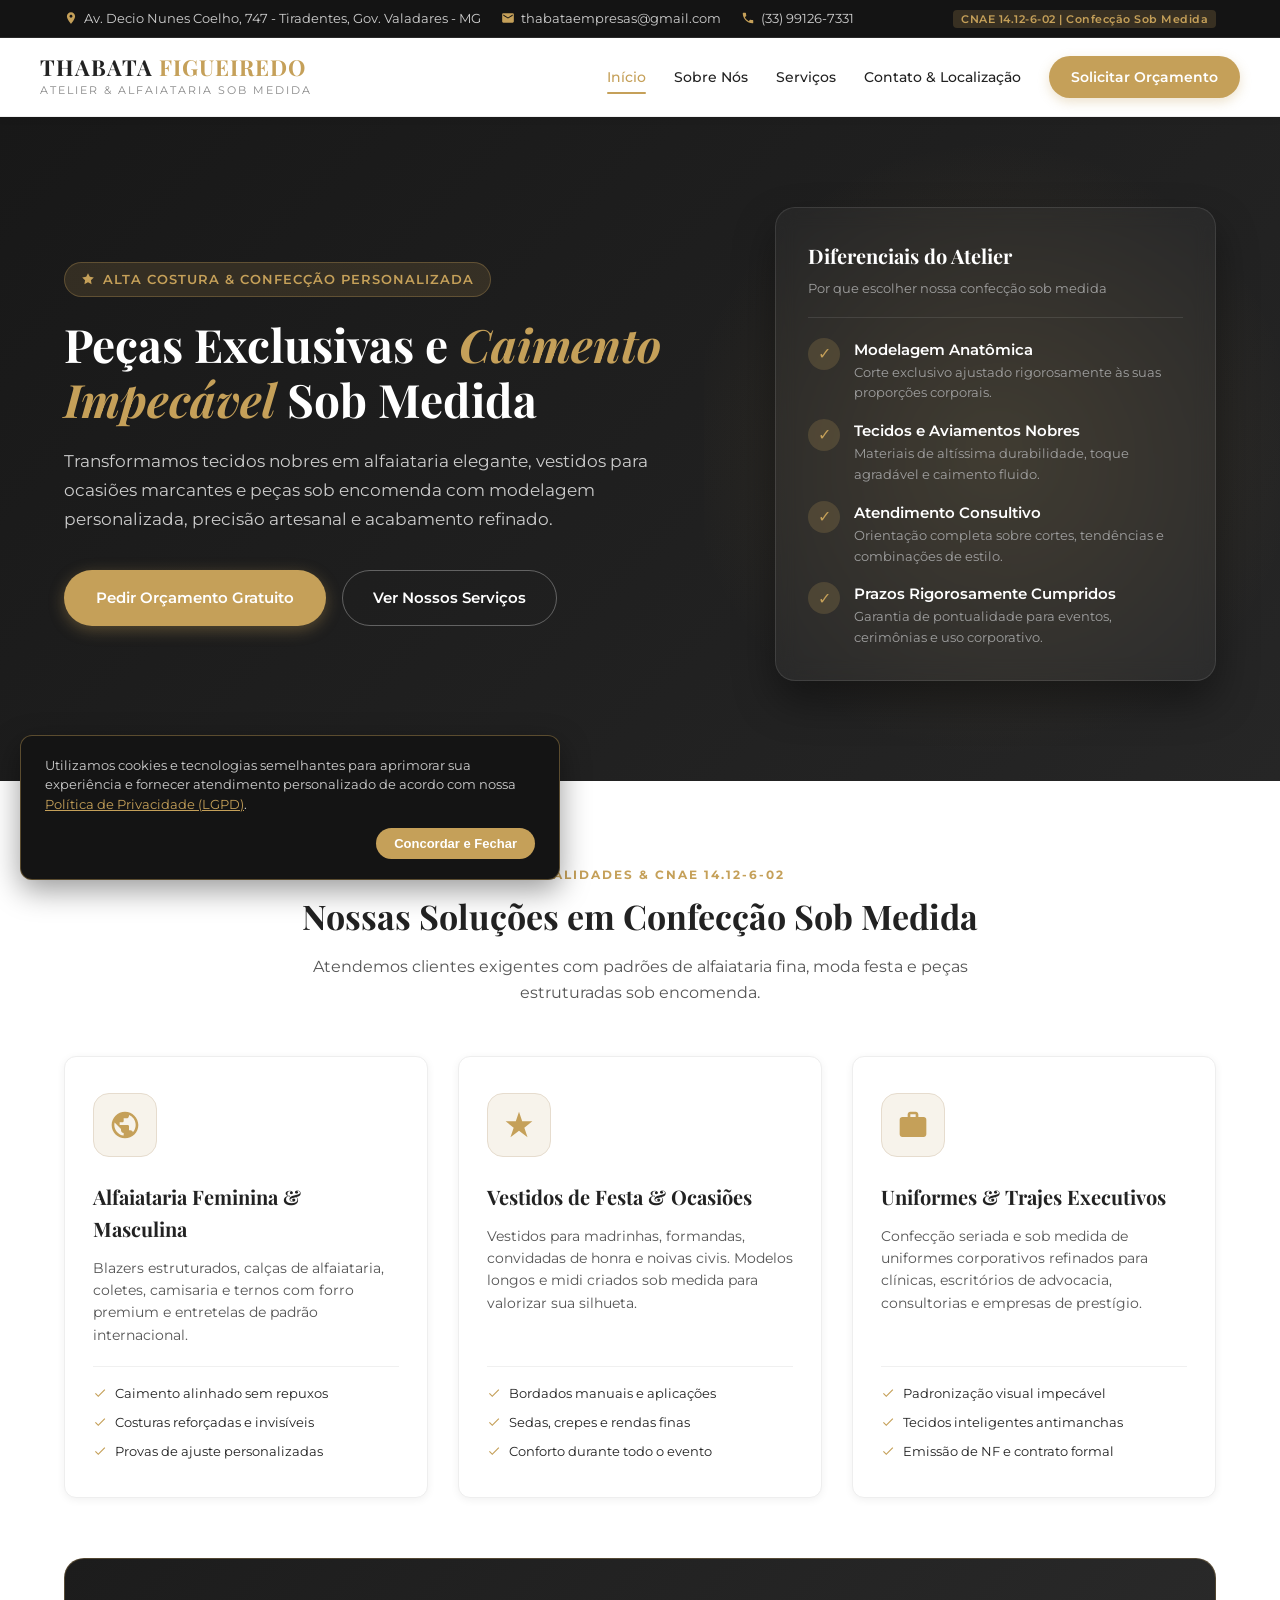
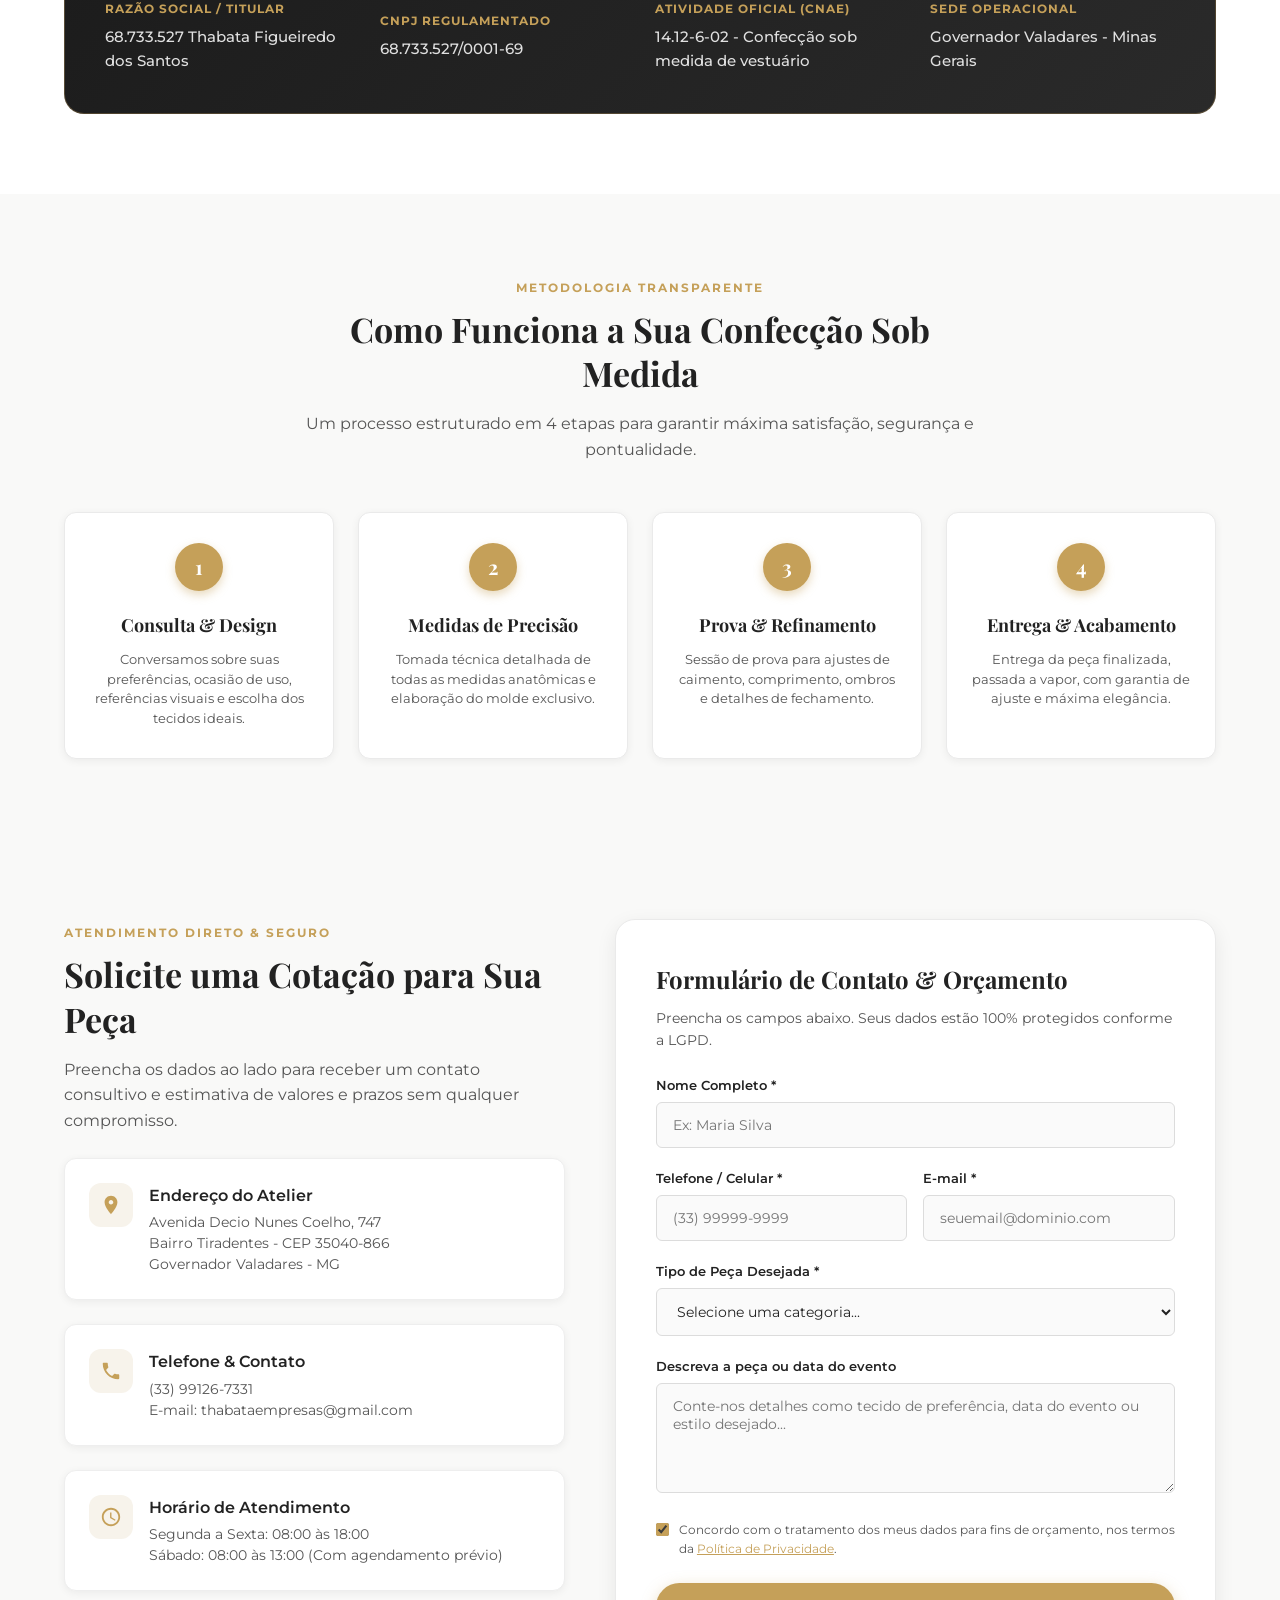
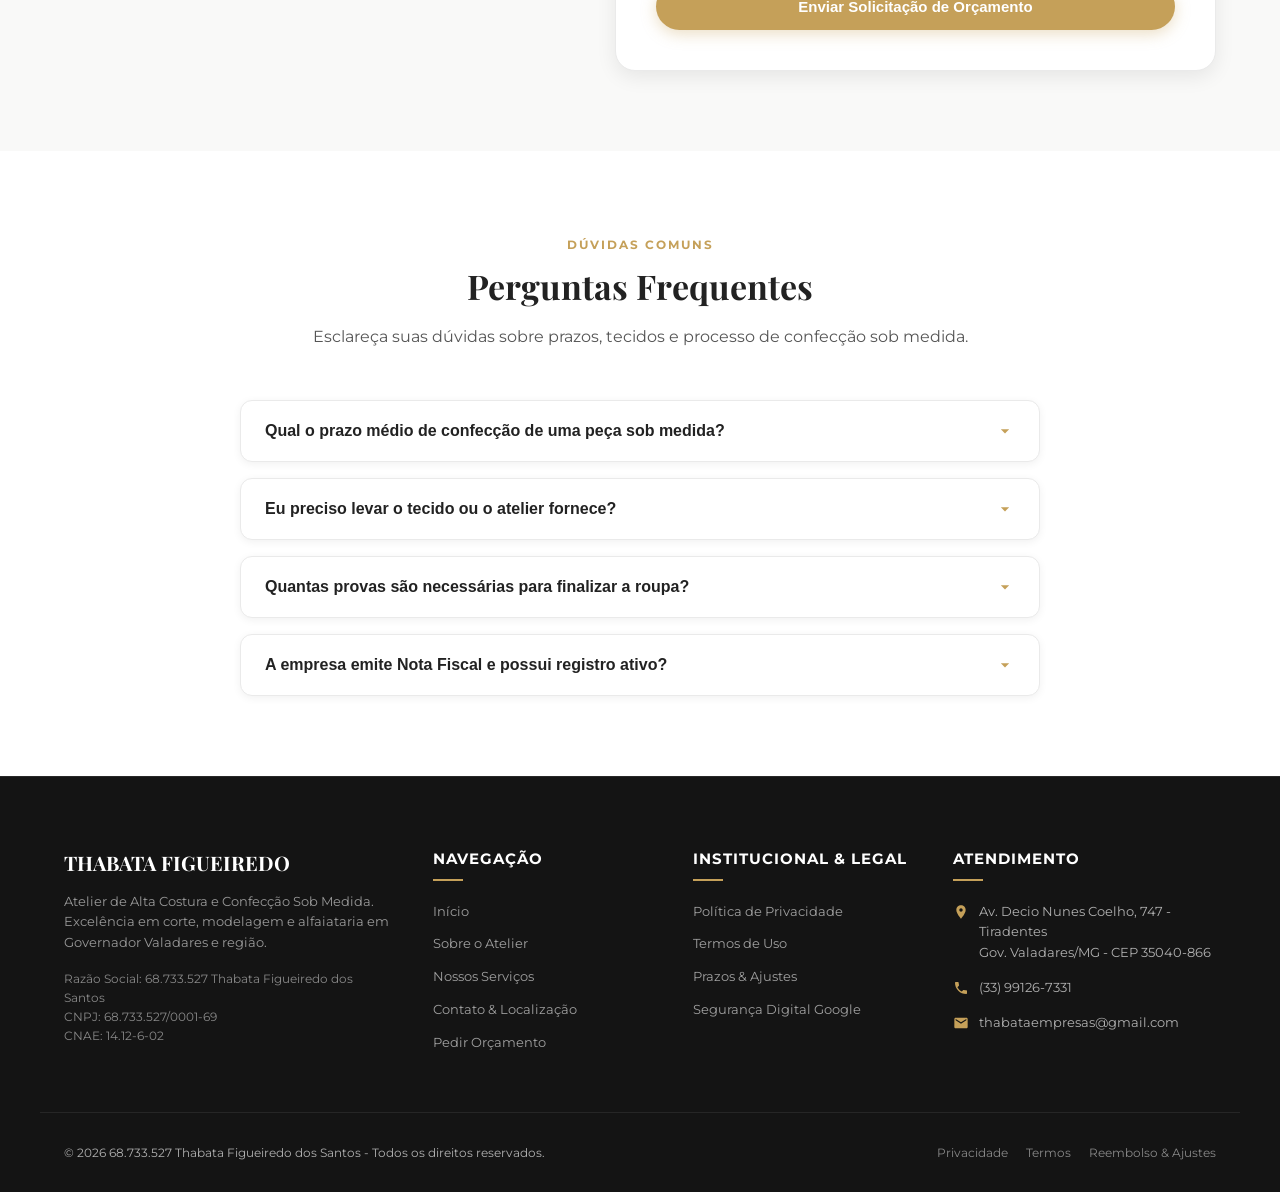
==== commit 3fea216e: "fix: codificacao UTF-8 e HTML entities em todas as paginas" ====
--- a/index.html
+++ b/index.html
@@ -2,9 +2,10 @@
 <html lang="pt-BR">
 <head>
   <meta charset="UTF-8">
+  <meta http-equiv="Content-Type" content="text/html; charset=UTF-8">
   <meta name="viewport" content="width=device-width, initial-scale=1.0">
-  <title>Thabata Figueiredo | Atelier de Alta Costura & ConfecÃ§Ã£o Sob Medida</title>
-  <meta name="description" content="Atelier especializado em confecÃ§Ã£o sob medida de peÃ§as do vestuÃ¡rio feminino e masculino, alfaiataria, vestidos de festa e trajes exclusivos. CNAE 14.12-6-02 em Governador Valadares - MG.">
+  <title>Thabata Figueiredo | Atelier de Alta Costura &amp; Confec&ccedil;&atilde;o Sob Medida</title>
+  <meta name="description" content="Atelier especializado em confec&ccedil;&atilde;o sob medida de pe&ccedil;as do vestu&aacute;rio feminino e masculino, alfaiataria, vestidos de festa e trajes exclusivos. CNAE 14.12-6-02 em Governador Valadares - MG.">
   <link rel="preconnect" href="https://fonts.googleapis.com">
   <link rel="preconnect" href="https://fonts.gstatic.com" crossorigin>
   <link href="https://fonts.googleapis.com/css2?family=Montserrat:wght@300;400;500;600;700&family=Playfair+Display:ital,wght@0,500;0,600;0,700;1,400&display=swap" rel="stylesheet">
@@ -30,7 +31,7 @@
         </div>
       </div>
       <div>
-        <span class="badge-cnae">CNAE 14.12-6-02 | ConfecÃ§Ã£o Sob Medida</span>
+        <span class="badge-cnae">CNAE 14.12-6-02 | Confec&ccedil;&atilde;o Sob Medida</span>
       </div>
     </div>
   </div>
@@ -40,15 +41,15 @@
     <div class="container header-content">
       <a href="index.html" class="brand-logo">
         <span class="brand-title">THABATA <span>FIGUEIREDO</span></span>
-        <span class="brand-subtitle">Atelier & Alfaiataria Sob Medida</span>
+        <span class="brand-subtitle">Atelier &amp; Alfaiataria Sob Medida</span>
       </a>
 
       <nav class="nav-menu">
-        <a href="index.html" class="nav-link active">InÃ­cio</a>
-        <a href="sobre.html" class="nav-link">Sobre NÃ³s</a>
-        <a href="servicos.html" class="nav-link">ServiÃ§os</a>
-        <a href="contato.html" class="nav-link">Contato & LocalizaÃ§Ã£o</a>
-        <a href="#orcamento" class="nav-cta">Solicitar OrÃ§amento</a>
+        <a href="index.html" class="nav-link active">In&iacute;cio</a>
+        <a href="sobre.html" class="nav-link">Sobre N&oacute;s</a>
+        <a href="servicos.html" class="nav-link">Servi&ccedil;os</a>
+        <a href="contato.html" class="nav-link">Contato &amp; Localiza&ccedil;&atilde;o</a>
+        <a href="#orcamento" class="nav-cta">Solicitar Or&ccedil;amento</a>
       </nav>
 
       <button class="mobile-toggle" aria-label="Abrir Menu">
@@ -63,15 +64,15 @@
       <div class="hero-text-col">
         <div class="hero-tag">
           <svg width="14" height="14" viewBox="0 0 24 24" fill="currentColor"><path d="M12 2l3.09 6.26L22 9.27l-5 4.87 1.18 6.88L12 17.77l-6.18 3.25L7 14.14 2 9.27l6.91-1.01L12 2z"/></svg>
-          Alta Costura & ConfecÃ§Ã£o Personalizada
-        </div>
-        <h1 class="hero-title">PeÃ§as Exclusivas e <span>Caimento ImpecÃ¡vel</span> Sob Medida</h1>
+          Alta Costura &amp; Confec&ccedil;&atilde;o Personalizada
+        </div>
+        <h1 class="hero-title">Pe&ccedil;as Exclusivas e <span>Caimento Impec&aacute;vel</span> Sob Medida</h1>
         <p class="hero-description">
-          Transformamos tecidos nobres em alfaiataria elegante, vestidos para ocasiÃµes marcantes e peÃ§as sob encomenda com modelagem personalizada, precisÃ£o artesanal e acabamento refinado.
+          Transformamos tecidos nobres em alfaiataria elegante, vestidos para ocasi&otilde;es marcantes e pe&ccedil;as sob encomenda com modelagem personalizada, precis&atilde;o artesanal e acabamento refinado.
         </p>
         <div class="hero-actions">
-          <a href="#orcamento" class="btn-primary">Pedir OrÃ§amento Gratuito</a>
-          <a href="servicos.html" class="btn-outline">Ver Nossos ServiÃ§os</a>
+          <a href="#orcamento" class="btn-primary">Pedir Or&ccedil;amento Gratuito</a>
+          <a href="servicos.html" class="btn-outline">Ver Nossos Servi&ccedil;os</a>
         </div>
       </div>
 
@@ -79,35 +80,35 @@
         <div class="hero-card">
           <div class="hero-card-header">
             <h3>Diferenciais do Atelier</h3>
-            <p>Por que escolher nossa confecÃ§Ã£o sob medida</p>
+            <p>Por que escolher nossa confec&ccedil;&atilde;o sob medida</p>
           </div>
           <div class="hero-feature-list">
             <div class="hero-feature-item">
-              <div class="hero-feature-icon">âœ“</div>
+              <div class="hero-feature-icon">&#10003;</div>
               <div class="hero-feature-text">
-                <h4>Modelagem AnatÃ´mica</h4>
-                <p>Corte exclusivo ajustado rigorosamente Ã s suas proporÃ§Ãµes corporais.</p>
+                <h4>Modelagem Anat&ocirc;mica</h4>
+                <p>Corte exclusivo ajustado rigorosamente &agrave;s suas propor&ccedil;&otilde;es corporais.</p>
               </div>
             </div>
             <div class="hero-feature-item">
-              <div class="hero-feature-icon">âœ“</div>
+              <div class="hero-feature-icon">&#10003;</div>
               <div class="hero-feature-text">
                 <h4>Tecidos e Aviamentos Nobres</h4>
-                <p>Materiais de altÃ­ssima durabilidade, toque agradÃ¡vel e caimento fluido.</p>
+                <p>Materiais de alt&iacute;ssima durabilidade, toque agrad&aacute;vel e caimento fluido.</p>
               </div>
             </div>
             <div class="hero-feature-item">
-              <div class="hero-feature-icon">âœ“</div>
+              <div class="hero-feature-icon">&#10003;</div>
               <div class="hero-feature-text">
                 <h4>Atendimento Consultivo</h4>
-                <p>OrientaÃ§Ã£o completa sobre cortes, tendÃªncias e combinaÃ§Ãµes de estilo.</p>
+                <p>Orienta&ccedil;&atilde;o completa sobre cortes, tend&ecirc;ncias e combina&ccedil;&otilde;es de estilo.</p>
               </div>
             </div>
             <div class="hero-feature-item">
-              <div class="hero-feature-icon">âœ“</div>
+              <div class="hero-feature-icon">&#10003;</div>
               <div class="hero-feature-text">
                 <h4>Prazos Rigorosamente Cumpridos</h4>
-                <p>Garantia de pontualidade para eventos, cerimÃ´nias e uso corporativo.</p>
+                <p>Garantia de pontualidade para eventos, cerim&ocirc;nias e uso corporativo.</p>
               </div>
             </div>
           </div>
@@ -120,10 +121,10 @@
   <section class="section section-light" id="servicos">
     <div class="container">
       <div class="section-header">
-        <span class="section-tag">Especialidades & CNAE 14.12-6-02</span>
-        <h2 class="section-title">Nossas SoluÃ§Ãµes em ConfecÃ§Ã£o Sob Medida</h2>
+        <span class="section-tag">Especialidades &amp; CNAE 14.12-6-02</span>
+        <h2 class="section-title">Nossas Solu&ccedil;&otilde;es em Confec&ccedil;&atilde;o Sob Medida</h2>
         <p class="section-subtitle">
-          Atendemos clientes exigentes com padrÃµes de alfaiataria fina, moda festa e peÃ§as estruturadas sob encomenda.
+          Atendemos clientes exigentes com padr&otilde;es de alfaiataria fina, moda festa e pe&ccedil;as estruturadas sob encomenda.
         </p>
       </div>
 
@@ -133,11 +134,11 @@
           <div class="service-icon-box">
             <svg viewBox="0 0 24 24" fill="currentColor"><path d="M12 2C6.48 2 2 6.48 2 12s4.48 10 10 10 10-4.48 10-10S17.52 2 12 2zm-1 17.93c-3.95-.49-7-3.85-7-7.93 0-.62.08-1.21.21-1.79L9 15v1c0 1.1.9 2 2 2v1.93zm6.9-2.54c-.26-.81-1-1.39-1.9-1.39h-1v-3c0-.55-.45-1-1-1H8v-2h2c.55 0 1-.45 1-1V7h2c1.1 0 2-.9 2-2v-.41c2.93 1.19 5 4.06 5 7.41 0 2.08-.8 3.97-2.1 5.39z"/></svg>
           </div>
-          <h3>Alfaiataria Feminina & Masculina</h3>
-          <p>Blazers estruturados, calÃ§as de alfaiataria, coletes, camisaria e ternos com forro premium e entretelas de padrÃ£o internacional.</p>
+          <h3>Alfaiataria Feminina &amp; Masculina</h3>
+          <p>Blazers estruturados, cal&ccedil;as de alfaiataria, coletes, camisaria e ternos com forro premium e entretelas de padr&atilde;o internacional.</p>
           <ul class="service-features">
             <li><svg viewBox="0 0 24 24"><path d="M9 16.17L4.83 12l-1.42 1.41L9 19 21 7l-1.41-1.41z"/></svg> Caimento alinhado sem repuxos</li>
-            <li><svg viewBox="0 0 24 24"><path d="M9 16.17L4.83 12l-1.42 1.41L9 19 21 7l-1.41-1.41z"/></svg> Costuras reforÃ§adas e invisÃ­veis</li>
+            <li><svg viewBox="0 0 24 24"><path d="M9 16.17L4.83 12l-1.42 1.41L9 19 21 7l-1.41-1.41z"/></svg> Costuras refor&ccedil;adas e invis&iacute;veis</li>
             <li><svg viewBox="0 0 24 24"><path d="M9 16.17L4.83 12l-1.42 1.41L9 19 21 7l-1.41-1.41z"/></svg> Provas de ajuste personalizadas</li>
           </ul>
         </div>
@@ -147,10 +148,10 @@
           <div class="service-icon-box">
             <svg viewBox="0 0 24 24" fill="currentColor"><path d="M12 2l2.4 7.2h7.6l-6 4.8 2.4 7.2-6.4-4.8-6.4 4.8 2.4-7.2-6-4.8h7.6z"/></svg>
           </div>
-          <h3>Vestidos de Festa & OcasiÃµes</h3>
+          <h3>Vestidos de Festa &amp; Ocasi&otilde;es</h3>
           <p>Vestidos para madrinhas, formandas, convidadas de honra e noivas civis. Modelos longos e midi criados sob medida para valorizar sua silhueta.</p>
           <ul class="service-features">
-            <li><svg viewBox="0 0 24 24"><path d="M9 16.17L4.83 12l-1.42 1.41L9 19 21 7l-1.41-1.41z"/></svg> Bordados manuais e aplicaÃ§Ãµes</li>
+            <li><svg viewBox="0 0 24 24"><path d="M9 16.17L4.83 12l-1.42 1.41L9 19 21 7l-1.41-1.41z"/></svg> Bordados manuais e aplica&ccedil;&otilde;es</li>
             <li><svg viewBox="0 0 24 24"><path d="M9 16.17L4.83 12l-1.42 1.41L9 19 21 7l-1.41-1.41z"/></svg> Sedas, crepes e rendas finas</li>
             <li><svg viewBox="0 0 24 24"><path d="M9 16.17L4.83 12l-1.42 1.41L9 19 21 7l-1.41-1.41z"/></svg> Conforto durante todo o evento</li>
           </ul>
@@ -161,12 +162,12 @@
           <div class="service-icon-box">
             <svg viewBox="0 0 24 24" fill="currentColor"><path d="M20 6h-4V4c0-1.11-.89-2-2-2h-4c-1.11 0-2 .89-2 2v2H4c-1.11 0-1.99.89-1.99 2L2 19c0 1.11.89 2 2 2h16c1.11 0 2-.89 2-2V8c0-1.11-.89-2-2-2zm-6 0h-4V4h4v2z"/></svg>
           </div>
-          <h3>Uniformes & Trajes Executivos</h3>
-          <p>ConfecÃ§Ã£o seriada e sob medida de uniformes corporativos refinados para clÃ­nicas, escritÃ³rios de advocacia, consultorias e empresas de prestÃ­gio.</p>
+          <h3>Uniformes &amp; Trajes Executivos</h3>
+          <p>Confec&ccedil;&atilde;o seriada e sob medida de uniformes corporativos refinados para cl&iacute;nicas, escrit&oacute;rios de advocacia, consultorias e empresas de prest&iacute;gio.</p>
           <ul class="service-features">
-            <li><svg viewBox="0 0 24 24"><path d="M9 16.17L4.83 12l-1.42 1.41L9 19 21 7l-1.41-1.41z"/></svg> PadronizaÃ§Ã£o visual impecÃ¡vel</li>
+            <li><svg viewBox="0 0 24 24"><path d="M9 16.17L4.83 12l-1.42 1.41L9 19 21 7l-1.41-1.41z"/></svg> Padroniza&ccedil;&atilde;o visual impec&aacute;vel</li>
             <li><svg viewBox="0 0 24 24"><path d="M9 16.17L4.83 12l-1.42 1.41L9 19 21 7l-1.41-1.41z"/></svg> Tecidos inteligentes antimanchas</li>
-            <li><svg viewBox="0 0 24 24"><path d="M9 16.17L4.83 12l-1.42 1.41L9 19 21 7l-1.41-1.41z"/></svg> EmissÃ£o de NF e contrato formal</li>
+            <li><svg viewBox="0 0 24 24"><path d="M9 16.17L4.83 12l-1.42 1.41L9 19 21 7l-1.41-1.41z"/></svg> Emiss&atilde;o de NF e contrato formal</li>
           </ul>
         </div>
       </div>
@@ -175,7 +176,7 @@
       <div class="compliance-banner">
         <div class="compliance-grid">
           <div class="compliance-item">
-            <h5>RazÃ£o Social / Titular</h5>
+            <h5>Raz&atilde;o Social / Titular</h5>
             <p>68.733.527 Thabata Figueiredo dos Santos</p>
           </div>
           <div class="compliance-item">
@@ -184,7 +185,7 @@
           </div>
           <div class="compliance-item">
             <h5>Atividade Oficial (CNAE)</h5>
-            <p>14.12-6-02 - ConfecÃ§Ã£o sob medida de vestuÃ¡rio</p>
+            <p>14.12-6-02 - Confec&ccedil;&atilde;o sob medida de vestu&aacute;rio</p>
           </div>
           <div class="compliance-item">
             <h5>Sede Operacional</h5>
@@ -200,35 +201,35 @@
     <div class="container">
       <div class="section-header">
         <span class="section-tag">Metodologia Transparente</span>
-        <h2 class="section-title">Como Funciona a Sua ConfecÃ§Ã£o Sob Medida</h2>
+        <h2 class="section-title">Como Funciona a Sua Confec&ccedil;&atilde;o Sob Medida</h2>
         <p class="section-subtitle">
-          Um processo estruturado em 4 etapas para garantir mÃ¡xima satisfaÃ§Ã£o, seguranÃ§a e pontualidade.
+          Um processo estruturado em 4 etapas para garantir m&aacute;xima satisfa&ccedil;&atilde;o, seguran&ccedil;a e pontualidade.
         </p>
       </div>
 
       <div class="process-grid">
         <div class="process-step">
           <div class="process-number">1</div>
-          <h4>Consulta & Design</h4>
-          <p>Conversamos sobre suas preferÃªncias, ocasiÃ£o de uso, referÃªncias visuais e escolha dos tecidos ideais.</p>
+          <h4>Consulta &amp; Design</h4>
+          <p>Conversamos sobre suas prefer&ecirc;ncias, ocasi&atilde;o de uso, refer&ecirc;ncias visuais e escolha dos tecidos ideais.</p>
         </div>
 
         <div class="process-step">
           <div class="process-number">2</div>
-          <h4>Medidas de PrecisÃ£o</h4>
-          <p>Tomada tÃ©cnica detalhada de todas as medidas anatÃ´micas e elaboraÃ§Ã£o do molde exclusivo.</p>
+          <h4>Medidas de Precis&atilde;o</h4>
+          <p>Tomada t&eacute;cnica detalhada de todas as medidas anat&ocirc;micas e elabora&ccedil;&atilde;o do molde exclusivo.</p>
         </div>
 
         <div class="process-step">
           <div class="process-number">3</div>
-          <h4>Prova & Refinamento</h4>
-          <p>SessÃ£o de prova para ajustes de caimento, comprimento, ombros e detalhes de fechamento.</p>
+          <h4>Prova &amp; Refinamento</h4>
+          <p>Sess&atilde;o de prova para ajustes de caimento, comprimento, ombros e detalhes de fechamento.</p>
         </div>
 
         <div class="process-step">
           <div class="process-number">4</div>
-          <h4>Entrega & Acabamento</h4>
-          <p>Entrega da peÃ§a finalizada, passada a vapor, com garantia de ajuste e mÃ¡xima elegÃ¢ncia.</p>
+          <h4>Entrega &amp; Acabamento</h4>
+          <p>Entrega da pe&ccedil;a finalizada, passada a vapor, com garantia de ajuste e m&aacute;xima eleg&acirc;ncia.</p>
         </div>
       </div>
     </div>
@@ -239,8 +240,8 @@
     <div class="container quote-grid">
       <div class="quote-info">
         <div>
-          <span class="section-tag">Atendimento Direto & Seguro</span>
-          <h2 class="section-title">Solicite uma CotaÃ§Ã£o para Sua PeÃ§a</h2>
+          <span class="section-tag">Atendimento Direto &amp; Seguro</span>
+          <h2 class="section-title">Solicite uma Cota&ccedil;&atilde;o para Sua Pe&ccedil;a</h2>
           <p class="section-subtitle">
             Preencha os dados ao lado para receber um contato consultivo e estimativa de valores e prazos sem qualquer compromisso.
           </p>
@@ -251,7 +252,7 @@
             <svg viewBox="0 0 24 24" fill="currentColor"><path d="M12 2C8.13 2 5 5.13 5 9c0 5.25 7 13 7 13s7-7.75 7-13c0-3.87-3.13-7-7-7zm0 9.5c-1.38 0-2.5-1.12-2.5-2.5s1.12-2.5 2.5-2.5 2.5 1.12 2.5 2.5-1.12 2.5-2.5 2.5z"/></svg>
           </div>
           <div class="info-card-text">
-            <h4>EndereÃ§o do Atelier</h4>
+            <h4>Endere&ccedil;o do Atelier</h4>
             <p>Avenida Decio Nunes Coelho, 747<br>Bairro Tiradentes - CEP 35040-866<br>Governador Valadares - MG</p>
           </div>
         </div>
@@ -261,7 +262,7 @@
             <svg viewBox="0 0 24 24" fill="currentColor"><path d="M6.62 10.79c1.44 2.83 3.76 5.14 6.59 6.59l2.2-2.2c.27-.27.67-.36 1.02-.24 1.12.37 2.33.57 3.57.57.55 0 1 .45 1 1V20c0 .55-.45 1-1 1-9.39 0-17-7.61-17-17 0-.55.45-1 1-1h3.5c.55 0 1 .45 1 1 0 1.25.2 2.45.57 3.57.11.35.03.74-.25 1.02l-2.2 2.2z"/></svg>
           </div>
           <div class="info-card-text">
-            <h4>Telefone & Contato</h4>
+            <h4>Telefone &amp; Contato</h4>
             <p><a href="tel:+5533991267331">(33) 99126-7331</a><br>E-mail: <a href="mailto:thabataempresas@gmail.com">thabataempresas@gmail.com</a></p>
           </div>
         </div>
@@ -271,15 +272,15 @@
             <svg viewBox="0 0 24 24" fill="currentColor"><path d="M11.99 2C6.47 2 2 6.48 2 12s4.47 10 9.99 10C17.52 22 22 17.52 22 12S17.52 2 11.99 2zM12 20c-4.42 0-8-3.58-8-8s3.58-8 8-8 8 3.58 8 8-3.58 8-8 8zm.5-13H11v6l5.25 3.15.75-1.23-4.5-2.67z"/></svg>
           </div>
           <div class="info-card-text">
-            <h4>HorÃ¡rio de Atendimento</h4>
-            <p>Segunda a Sexta: 08:00 Ã s 18:00<br>SÃ¡bado: 08:00 Ã s 13:00 (Com agendamento prÃ©vio)</p>
+            <h4>Hor&aacute;rio de Atendimento</h4>
+            <p>Segunda a Sexta: 08:00 &agrave;s 18:00<br>S&aacute;bado: 08:00 &agrave;s 13:00 (Com agendamento pr&eacute;vio)</p>
           </div>
         </div>
       </div>
 
       <div class="form-box">
-        <h3>FormulÃ¡rio de Contato & OrÃ§amento</h3>
-        <p>Preencha os campos abaixo. Seus dados estÃ£o 100% protegidos conforme a LGPD.</p>
+        <h3>Formul&aacute;rio de Contato &amp; Or&ccedil;amento</h3>
+        <p>Preencha os campos abaixo. Seus dados est&atilde;o 100% protegidos conforme a LGPD.</p>
 
         <form id="contactForm">
           <div class="form-group">
@@ -299,32 +300,32 @@
           </div>
 
           <div class="form-group">
-            <label class="form-label" for="tipoPeca">Tipo de PeÃ§a Desejada *</label>
+            <label class="form-label" for="tipoPeca">Tipo de Pe&ccedil;a Desejada *</label>
             <select id="tipoPeca" name="tipoPeca" class="form-control" required>
               <option value="">Selecione uma categoria...</option>
               <option value="vestido_festa">Vestido de Festa / Formatura</option>
-              <option value="alfaiataria_fem">Alfaiataria Feminina (Blazer / CalÃ§a / Conjunto)</option>
-              <option value="alfaiataria_masc">Alfaiataria Masculina (Terno / Costume / CalÃ§a)</option>
+              <option value="alfaiataria_fem">Alfaiataria Feminina (Blazer / Cal&ccedil;a / Conjunto)</option>
+              <option value="alfaiataria_masc">Alfaiataria Masculina (Terno / Costume / Cal&ccedil;a)</option>
               <option value="uniformes">Uniformes Corporativos Sob Medida</option>
-              <option value="ajustes_especiais">Ajustes & CustomizaÃ§Ãµes Finas</option>
+              <option value="ajustes_especiais">Ajustes &amp; Customiza&ccedil;&otilde;es Finas</option>
             </select>
           </div>
 
           <div class="form-group">
-            <label class="form-label" for="mensagem">Descreva a peÃ§a ou data do evento</label>
-            <textarea id="mensagem" name="mensagem" class="form-control" placeholder="Conte-nos detalhes como tecido de preferÃªncia, data do evento ou estilo desejado..."></textarea>
+            <label class="form-label" for="mensagem">Descreva a pe&ccedil;a ou data do evento</label>
+            <textarea id="mensagem" name="mensagem" class="form-control" placeholder="Conte-nos detalhes como tecido de prefer&ecirc;ncia, data do evento ou estilo desejado..."></textarea>
           </div>
 
           <div class="form-checkbox">
             <input type="checkbox" id="concordo" required checked>
-            <label for="concordo">Concordo com o tratamento dos meus dados para fins de orÃ§amento, nos termos da <a href="politica-de-privacidade.html">PolÃ­tica de Privacidade</a>.</label>
-          </div>
-
-          <button type="submit" class="btn-primary" style="width: 100%;">Enviar SolicitaÃ§Ã£o de OrÃ§amento</button>
+            <label for="concordo">Concordo com o tratamento dos meus dados para fins de or&ccedil;amento, nos termos da <a href="politica-de-privacidade.html">Pol&iacute;tica de Privacidade</a>.</label>
+          </div>
+
+          <button type="submit" class="btn-primary" style="width: 100%;">Enviar Solicita&ccedil;&atilde;o de Or&ccedil;amento</button>
 
           <div class="form-alert-success" id="formSuccess">
-            <strong>âœ“ SolicitaÃ§Ã£o Recebida com Sucesso!</strong><br>
-            Nossa equipe tÃ©cnica entrarÃ¡ em contato em atÃ© 24 horas Ãºteis com os detalhes da sua cotaÃ§Ã£o.
+            <strong>&#10003; Solicita&ccedil;&atilde;o Recebida com Sucesso!</strong><br>
+            Nossa equipe t&eacute;cnica entrar&aacute; em contato em at&eacute; 24 horas &uacute;teis com os detalhes da sua cota&ccedil;&atilde;o.
           </div>
         </form>
       </div>
@@ -335,21 +336,21 @@
   <section class="section section-light">
     <div class="container">
       <div class="section-header">
-        <span class="section-tag">DÃºvidas Comuns</span>
+        <span class="section-tag">D&uacute;vidas Comuns</span>
         <h2 class="section-title">Perguntas Frequentes</h2>
         <p class="section-subtitle">
-          EsclareÃ§a suas dÃºvidas sobre prazos, tecidos e processo de confecÃ§Ã£o sob medida.
+          Esclare&ccedil;a suas d&uacute;vidas sobre prazos, tecidos e processo de confec&ccedil;&atilde;o sob medida.
         </p>
       </div>
 
       <div class="faq-list">
         <div class="faq-item">
           <button class="faq-question">
-            <span>Qual o prazo mÃ©dio de confecÃ§Ã£o de uma peÃ§a sob medida?</span>
+            <span>Qual o prazo m&eacute;dio de confec&ccedil;&atilde;o de uma pe&ccedil;a sob medida?</span>
             <svg class="faq-icon" viewBox="0 0 24 24"><path d="M7 10l5 5 5-5z"/></svg>
           </button>
           <div class="faq-answer">
-            <p>O prazo varia conforme a complexidade do modelo. PeÃ§as de alfaiataria levam em mÃ©dia de 10 a 20 dias Ãºteis, enquanto vestidos de festa podem demandar de 20 a 35 dias Ãºteis, incluindo as sessÃµes de prova.</p>
+            <p>O prazo varia conforme a complexidade do modelo. Pe&ccedil;as de alfaiataria levam em m&eacute;dia de 10 a 20 dias &uacute;teis, enquanto vestidos de festa podem demandar de 20 a 35 dias &uacute;teis, incluindo as sess&otilde;es de prova.</p>
           </div>
         </div>
 
@@ -359,17 +360,17 @@
             <svg class="faq-icon" viewBox="0 0 24 24"><path d="M7 10l5 5 5-5z"/></svg>
           </button>
           <div class="faq-answer">
-            <p>Ambas as opÃ§Ãµes sÃ£o possÃ­veis. VocÃª pode trazer seu tecido de preferÃªncia ou optar por nossa assessoria na escolha e fornecimento de tecidos finos e aviamentos adequados ao caimento desejado.</p>
+            <p>Ambas as op&ccedil;&otilde;es s&atilde;o poss&iacute;veis. Voc&ecirc; pode trazer seu tecido de prefer&ecirc;ncia ou optar por nossa assessoria na escolha e fornecimento de tecidos finos e aviamentos adequados ao caimento desejado.</p>
           </div>
         </div>
 
         <div class="faq-item">
           <button class="faq-question">
-            <span>Quantas provas sÃ£o necessÃ¡rias para finalizar a roupa?</span>
+            <span>Quantas provas s&atilde;o necess&aacute;rias para finalizar a roupa?</span>
             <svg class="faq-icon" viewBox="0 0 24 24"><path d="M7 10l5 5 5-5z"/></svg>
           </button>
           <div class="faq-answer">
-            <p>Geralmente sÃ£o realizadas de 1 a 3 provas presenciais para garantir que todos os Ã¢ngulos, barras e fechamentos fiquem perfeitamente alinhados ao seu corpo.</p>
+            <p>Geralmente s&atilde;o realizadas de 1 a 3 provas presenciais para garantir que todos os &acirc;ngulos, barras e fechamentos fiquem perfeitamente alinhados ao seu corpo.</p>
           </div>
         </div>
 
@@ -379,7 +380,7 @@
             <svg class="faq-icon" viewBox="0 0 24 24"><path d="M7 10l5 5 5-5z"/></svg>
           </button>
           <div class="faq-answer">
-            <p>Sim. Somos uma empresa formalmente constituÃ­da sob a RazÃ£o Social 68.733.527 Thabata Figueiredo dos Santos (CNPJ: 68.733.527/0001-69), com CNAE 14.12-6-02 devidamente ativo na Receita Federal do Brasil.</p>
+            <p>Sim. Somos uma empresa formalmente constitu&iacute;da sob a Raz&atilde;o Social 68.733.527 Thabata Figueiredo dos Santos (CNPJ: 68.733.527/0001-69), com CNAE 14.12-6-02 devidamente ativo na Receita Federal do Brasil.</p>
           </div>
         </div>
       </div>
@@ -391,28 +392,28 @@
     <div class="container footer-grid">
       <div class="footer-brand">
         <h4>THABATA FIGUEIREDO</h4>
-        <p>Atelier de Alta Costura e ConfecÃ§Ã£o Sob Medida. ExcelÃªncia em corte, modelagem e alfaiataria em Governador Valadares e regiÃ£o.</p>
-        <p style="font-size: 12px; color: #888;">RazÃ£o Social: 68.733.527 Thabata Figueiredo dos Santos<br>CNPJ: 68.733.527/0001-69<br>CNAE: 14.12-6-02</p>
+        <p>Atelier de Alta Costura e Confec&ccedil;&atilde;o Sob Medida. Excel&ecirc;ncia em corte, modelagem e alfaiataria em Governador Valadares e regi&atilde;o.</p>
+        <p style="font-size: 12px; color: #888;">Raz&atilde;o Social: 68.733.527 Thabata Figueiredo dos Santos<br>CNPJ: 68.733.527/0001-69<br>CNAE: 14.12-6-02</p>
       </div>
 
       <div>
-        <h4 class="footer-heading">NavegaÃ§Ã£o</h4>
+        <h4 class="footer-heading">Navega&ccedil;&atilde;o</h4>
         <div class="footer-links-list">
-          <a href="index.html">InÃ­cio</a>
+          <a href="index.html">In&iacute;cio</a>
           <a href="sobre.html">Sobre o Atelier</a>
-          <a href="servicos.html">Nossos ServiÃ§os</a>
-          <a href="contato.html">Contato & LocalizaÃ§Ã£o</a>
-          <a href="#orcamento">Pedir OrÃ§amento</a>
+          <a href="servicos.html">Nossos Servi&ccedil;os</a>
+          <a href="contato.html">Contato &amp; Localiza&ccedil;&atilde;o</a>
+          <a href="#orcamento">Pedir Or&ccedil;amento</a>
         </div>
       </div>
 
       <div>
-        <h4 class="footer-heading">Institucional & Legal</h4>
+        <h4 class="footer-heading">Institucional &amp; Legal</h4>
         <div class="footer-links-list">
-          <a href="politica-de-privacidade.html">PolÃ­tica de Privacidade</a>
+          <a href="politica-de-privacidade.html">Pol&iacute;tica de Privacidade</a>
           <a href="termos-de-uso.html">Termos de Uso</a>
-          <a href="politica-de-reembolso.html">Prazos & Ajustes</a>
-          <a href="https://transparencyreport.google.com/" target="_blank" rel="nofollow">SeguranÃ§a Digital Google</a>
+          <a href="politica-de-reembolso.html">Prazos &amp; Ajustes</a>
+          <a href="https://transparencyreport.google.com/" target="_blank" rel="nofollow">Seguran&ccedil;a Digital Google</a>
         </div>
       </div>
 
@@ -437,19 +438,19 @@
 
     <div class="container footer-bottom">
       <div>
-        Â© 2026 68.733.527 Thabata Figueiredo dos Santos - Todos os direitos reservados.
+        &copy; 2026 68.733.527 Thabata Figueiredo dos Santos - Todos os direitos reservados.
       </div>
       <div class="footer-legal-links">
         <a href="politica-de-privacidade.html">Privacidade</a>
         <a href="termos-de-uso.html">Termos</a>
-        <a href="politica-de-reembolso.html">Reembolso & Ajustes</a>
+        <a href="politica-de-reembolso.html">Reembolso &amp; Ajustes</a>
       </div>
     </div>
   </footer>
 
   <!-- LGPD Cookie Banner -->
   <div class="cookie-banner" id="cookieBanner">
-    <p>Utilizamos cookies e tecnologias semelhantes para aprimorar sua experiÃªncia e fornecer atendimento personalizado de acordo com nossa <a href="politica-de-privacidade.html">PolÃ­tica de Privacidade (LGPD)</a>.</p>
+    <p>Utilizamos cookies e tecnologias semelhantes para aprimorar sua experi&ecirc;ncia e fornecer atendimento personalizado de acordo com nossa <a href="politica-de-privacidade.html">Pol&iacute;tica de Privacidade (LGPD)</a>.</p>
     <div class="cookie-actions">
       <button class="btn-cookie-accept" id="acceptCookies">Concordar e Fechar</button>
     </div>
